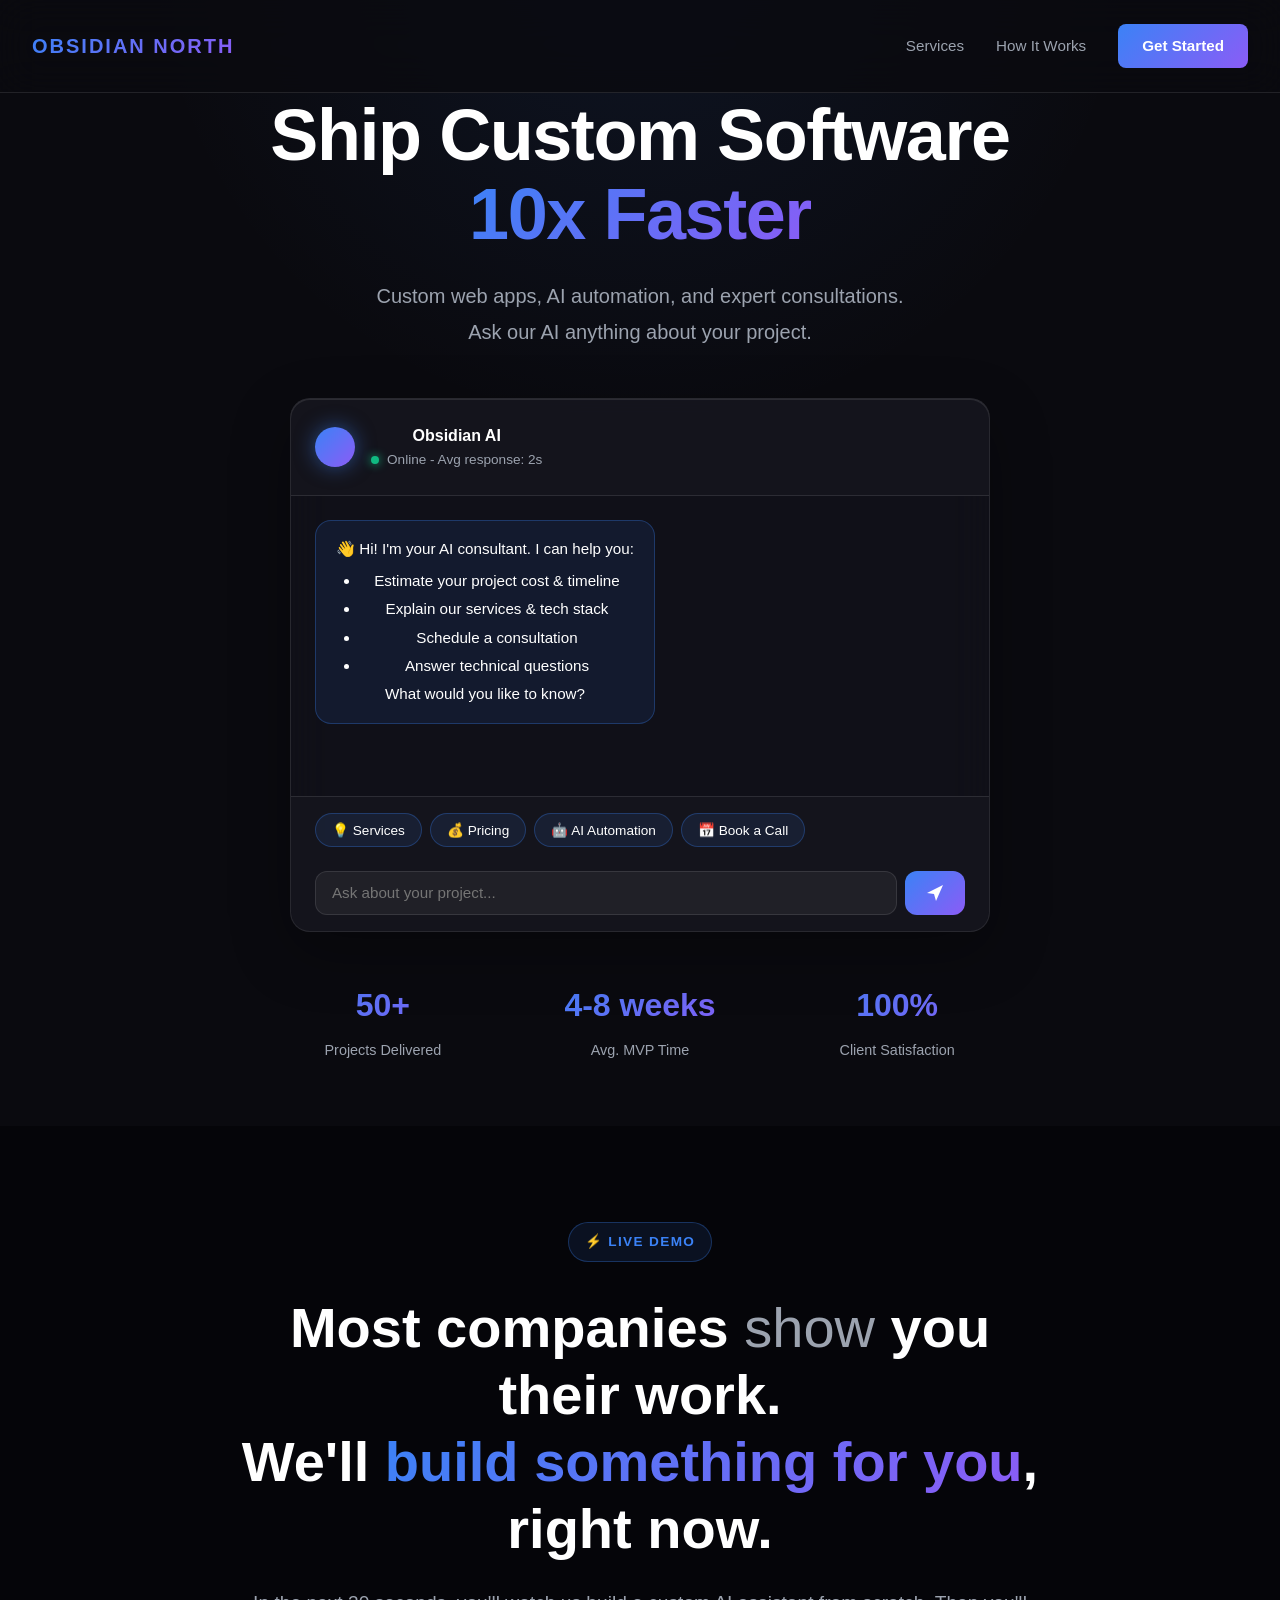
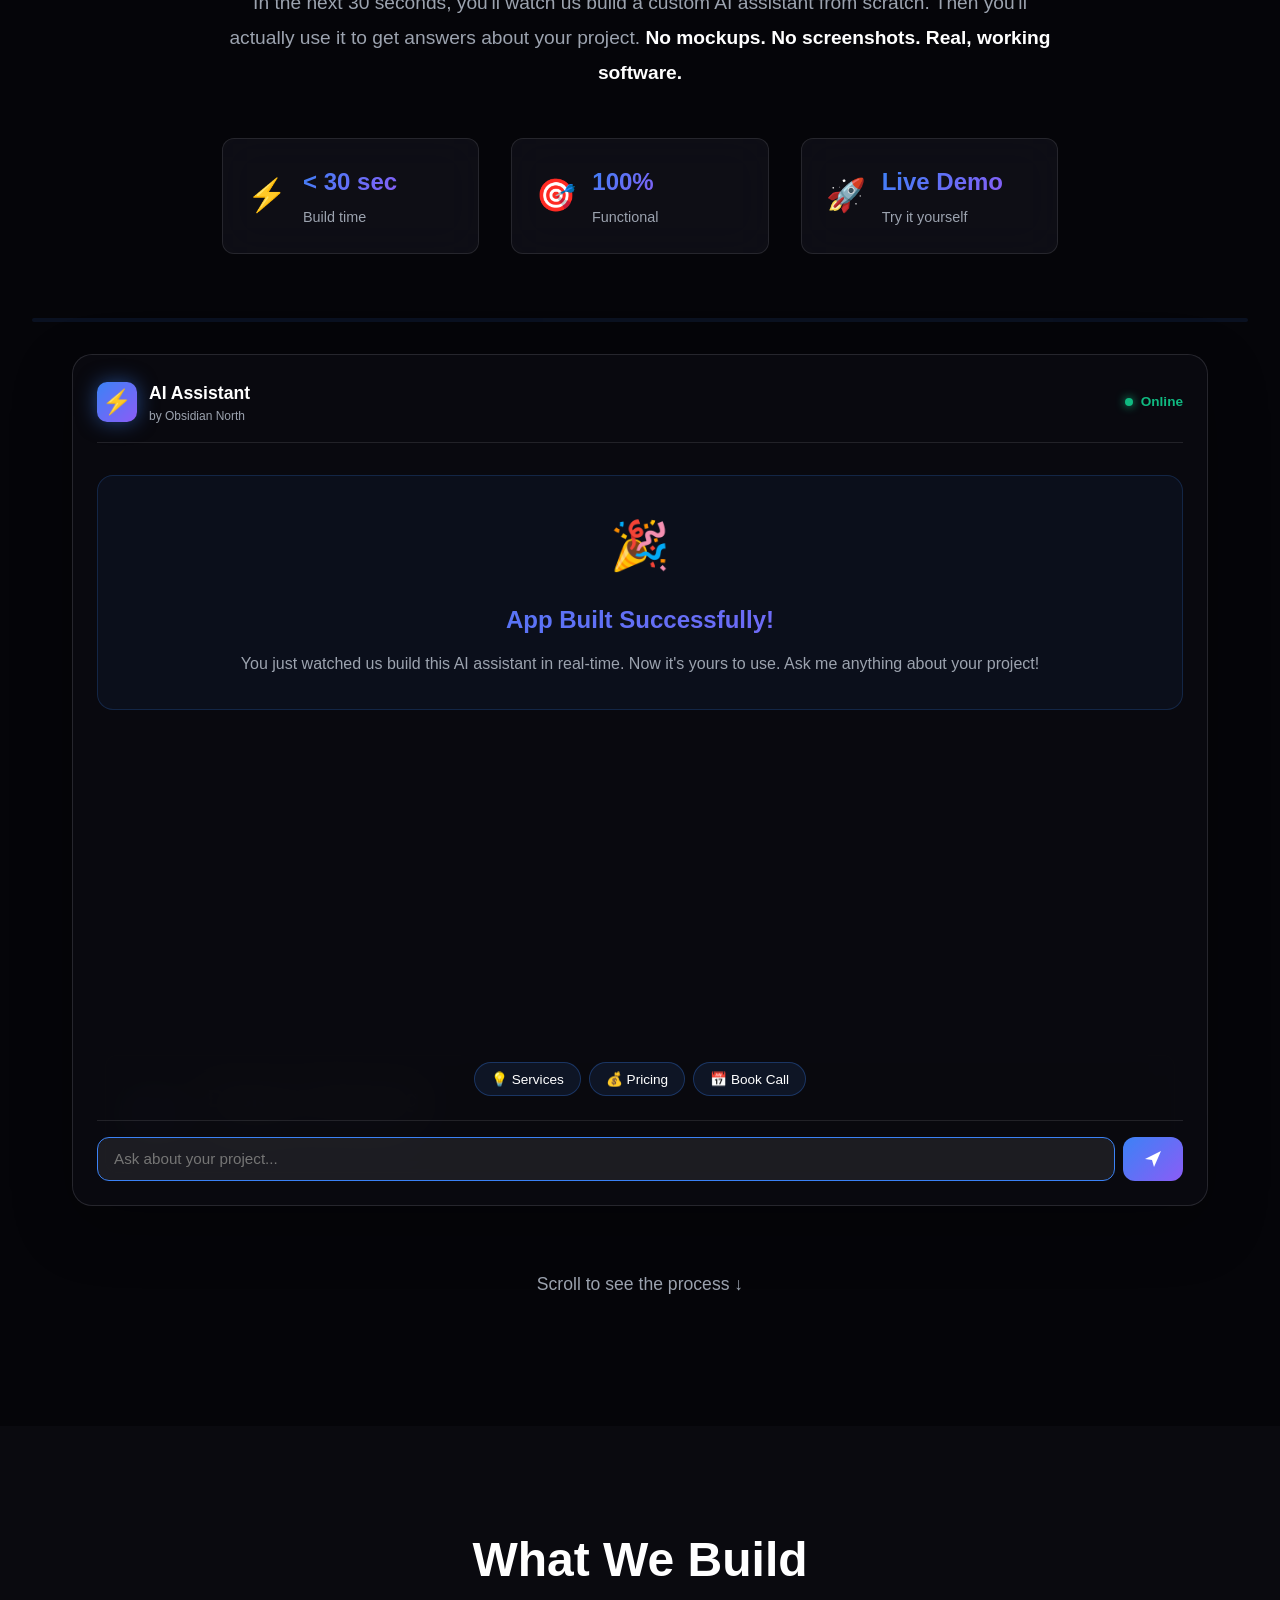
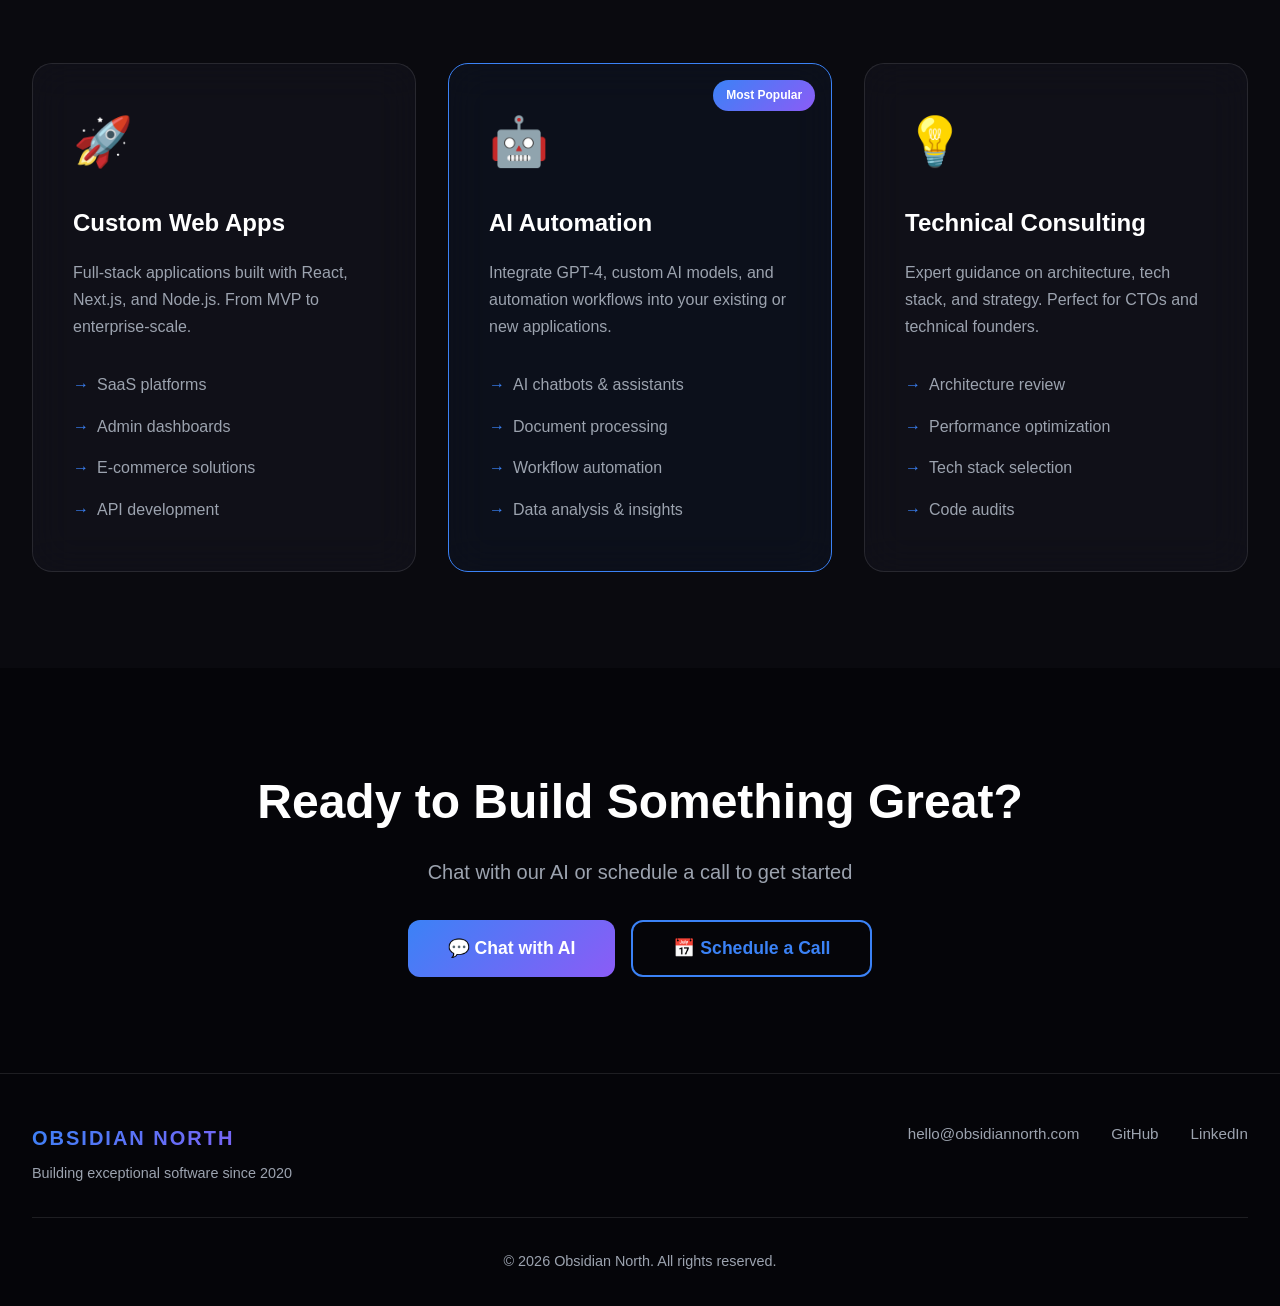
==== index.html @ 4d77c19a "Add fully interactive AI assistant at scroll completion Implements the final piece of the scroll-dri" ====
<!DOCTYPE html>
<html lang="en">
<head>
    <meta charset="UTF-8">
    <meta name="viewport" content="width=device-width, initial-scale=1.0">
    <title>Obsidian North - Custom Software Development & AI Automation</title>
    <link rel="stylesheet" href="css/main.css">
</head>
<body>
    <!-- Navigation -->
    <nav class="nav">
        <div class="nav-content">
            <div class="nav-logo">OBSIDIAN NORTH</div>
            <div class="nav-links">
                <a href="#services">Services</a>
                <a href="#how-it-works">How It Works</a>
                <a href="#contact" class="nav-cta">Get Started</a>
            </div>
        </div>
    </nav>

    <!-- Hero Section with AI Chat -->
    <section class="hero">
        <div class="hero-content">
            <h1 class="hero-title">
                Ship Custom Software<br/>
                <span class="gradient-text">10x Faster</span>
            </h1>
            <p class="hero-subtitle">
                Custom web apps, AI automation, and expert consultations.<br/>
                Ask our AI anything about your project.
            </p>

            <!-- AI Chat Interface -->
            <div class="chat-container">
                <div class="chat-header">
                    <div class="chat-avatar"></div>
                    <div class="chat-info">
                        <div class="chat-name">Obsidian AI</div>
                        <div class="chat-status">
                            <span class="status-dot"></span> Online - Avg response: 2s
                        </div>
                    </div>
                </div>

                <div class="chat-messages" id="chat-messages">
                    <div class="message bot-message">
                        <div class="message-content">
                            👋 Hi! I'm your AI consultant. I can help you:
                            <ul>
                                <li>Estimate your project cost & timeline</li>
                                <li>Explain our services & tech stack</li>
                                <li>Schedule a consultation</li>
                                <li>Answer technical questions</li>
                            </ul>
                            What would you like to know?
                        </div>
                    </div>
                </div>

                <div class="chat-input-container">
                    <div class="quick-actions">
                        <button class="quick-btn" data-prompt="What services do you offer?">
                            💡 Services
                        </button>
                        <button class="quick-btn" data-prompt="How much does a custom web app cost?">
                            💰 Pricing
                        </button>
                        <button class="quick-btn" data-prompt="I need help with AI automation">
                            🤖 AI Automation
                        </button>
                        <button class="quick-btn" data-prompt="Schedule a consultation">
                            📅 Book a Call
                        </button>
                    </div>
                    <div class="chat-input">
                        <input
                            type="text"
                            id="chat-input"
                            placeholder="Ask about your project..."
                            autocomplete="off"
                        />
                        <button id="chat-send" class="send-btn">
                            <svg width="20" height="20" viewBox="0 0 20 20" fill="currentColor">
                                <path d="M2 10L18 2L11 18L9 11L2 10Z"/>
                            </svg>
                        </button>
                    </div>
                </div>
            </div>

            <!-- Trust Indicators -->
            <div class="trust-indicators">
                <div class="trust-item">
                    <div class="trust-value">50+</div>
                    <div class="trust-label">Projects Delivered</div>
                </div>
                <div class="trust-item">
                    <div class="trust-value">4-8 weeks</div>
                    <div class="trust-label">Avg. MVP Time</div>
                </div>
                <div class="trust-item">
                    <div class="trust-value">100%</div>
                    <div class="trust-label">Client Satisfaction</div>
                </div>
            </div>
        </div>
    </section>

    <!-- How It Works - Continuous Scroll Animation -->
    <section class="how-it-works" id="how-it-works">
        <!-- Intro Section -->
        <div class="build-intro">
            <div class="intro-content">
                <div class="intro-badge">⚡ LIVE DEMO</div>
                <h2 class="intro-title">
                    Most companies <span class="text-muted">show</span> you their work.<br/>
                    We'll <span class="gradient-text">build something for you</span>, right now.
                </h2>
                <p class="intro-description">
                    In the next 30 seconds, you'll watch us build a custom AI assistant from scratch.
                    Then you'll actually use it to get answers about your project.
                    <strong>No mockups. No screenshots. Real, working software.</strong>
                </p>
                <div class="intro-stats">
                    <div class="stat-item">
                        <div class="stat-icon">⚡</div>
                        <div class="stat-text">
                            <div class="stat-value">< 30 sec</div>
                            <div class="stat-label">Build time</div>
                        </div>
                    </div>
                    <div class="stat-item">
                        <div class="stat-icon">🎯</div>
                        <div class="stat-text">
                            <div class="stat-value">100%</div>
                            <div class="stat-label">Functional</div>
                        </div>
                    </div>
                    <div class="stat-item">
                        <div class="stat-icon">🚀</div>
                        <div class="stat-text">
                            <div class="stat-value">Live Demo</div>
                            <div class="stat-label">Try it yourself</div>
                        </div>
                    </div>
                </div>
            </div>
        </div>

        <!-- Scroll Progress Indicator -->
        <div class="scroll-progress-container">
            <div class="scroll-progress-bar" id="build-progress"></div>
        </div>

        <!-- Continuous Build Animation Container -->
        <div class="continuous-build-container">
            <!-- Canvas that transforms -->
            <div class="build-canvas-container">
                <canvas id="build-canvas"></canvas>

                <!-- SVG Layer for vector graphics -->
                <svg id="build-svg" class="build-svg-layer" viewBox="0 0 800 600" preserveAspectRatio="xMidYMid meet">
                    <defs>
                        <!-- Grid pattern -->
                        <pattern id="grid" width="40" height="40" patternUnits="userSpaceOnUse">
                            <path d="M 40 0 L 0 0 0 40" fill="none" stroke="rgba(59, 130, 246, 0.1)" stroke-width="1"/>
                        </pattern>

                        <!-- Glow filter -->
                        <filter id="glow">
                            <feGaussianBlur stdDeviation="3" result="coloredBlur"/>
                            <feMerge>
                                <feMergeNode in="coloredBlur"/>
                                <feMergeNode in="SourceGraphic"/>
                            </feMerge>
                        </filter>
                    </defs>

                    <!-- Background grid -->
                    <rect id="grid-bg" width="800" height="600" fill="url(#grid)" opacity="0"/>

                    <!-- Wireframe elements (draw in progressively) -->
                    <g id="wireframe-group" opacity="0">
                        <!-- Header -->
                        <rect class="wireframe-box" x="50" y="50" width="700" height="80" rx="8"
                              stroke="#3b82f6" stroke-width="2" fill="none" stroke-dasharray="1560" stroke-dashoffset="1560"/>

                        <!-- Sidebar -->
                        <rect class="wireframe-box" x="50" y="150" width="200" height="400" rx="8"
                              stroke="#3b82f6" stroke-width="2" fill="none" stroke-dasharray="1200" stroke-dashoffset="1200"/>

                        <!-- Content card 1 -->
                        <rect class="wireframe-box" x="270" y="150" width="480" height="120" rx="8"
                              stroke="#3b82f6" stroke-width="2" fill="none" stroke-dasharray="1200" stroke-dashoffset="1200"/>

                        <!-- Content card 2 -->
                        <rect class="wireframe-box" x="270" y="290" width="480" height="120" rx="8"
                              stroke="#3b82f6" stroke-width="2" fill="none" stroke-dasharray="1200" stroke-dashoffset="1200"/>

                        <!-- Button 1 -->
                        <rect class="wireframe-box" x="270" y="430" width="230" height="60" rx="8"
                              stroke="#3b82f6" stroke-width="2" fill="none" stroke-dasharray="580" stroke-dashoffset="580"/>

                        <!-- Button 2 -->
                        <rect class="wireframe-box" x="520" y="430" width="230" height="60" rx="8"
                              stroke="#3b82f6" stroke-width="2" fill="none" stroke-dasharray="580" stroke-dashoffset="580"/>

                        <!-- Connection lines -->
                        <line class="wireframe-line" x1="150" y1="150" x2="270" y2="180"
                              stroke="#3b82f6" stroke-width="1" opacity="0.5" stroke-dasharray="200" stroke-dashoffset="200"/>
                        <line class="wireframe-line" x1="150" y1="350" x2="270" y2="320"
                              stroke="#3b82f6" stroke-width="1" opacity="0.5" stroke-dasharray="200" stroke-dashoffset="200"/>
                    </g>

                    <!-- Filled components (fade in after wireframe) -->
                    <g id="components-group" opacity="0">
                        <!-- Header with gradient -->
                        <rect x="50" y="50" width="700" height="80" rx="8" fill="rgba(59, 130, 246, 0.1)" stroke="#3b82f6" stroke-width="1"/>

                        <!-- Sidebar -->
                        <rect x="50" y="150" width="200" height="400" rx="8" fill="rgba(59, 130, 246, 0.05)" stroke="rgba(59, 130, 246, 0.3)" stroke-width="1"/>

                        <!-- Content cards -->
                        <rect x="270" y="150" width="480" height="120" rx="8" fill="rgba(139, 92, 246, 0.1)" stroke="rgba(139, 92, 246, 0.3)" stroke-width="1"/>
                        <rect x="270" y="290" width="480" height="120" rx="8" fill="rgba(6, 182, 212, 0.1)" stroke="rgba(6, 182, 212, 0.3)" stroke-width="1"/>

                        <!-- Buttons -->
                        <rect x="270" y="430" width="230" height="60" rx="8" fill="rgba(59, 130, 246, 0.2)" stroke="#3b82f6" stroke-width="1"/>
                        <rect x="520" y="430" width="230" height="60" rx="8" fill="rgba(139, 92, 246, 0.2)" stroke="#8b5cf6" stroke-width="1"/>
                    </g>

                    <!-- Final polished app (fade in last) -->
                    <g id="app-group" opacity="0">
                        <!-- Header with window controls -->
                        <rect x="50" y="50" width="700" height="80" rx="8" fill="rgba(10, 10, 15, 0.9)" stroke="rgba(59, 130, 246, 0.5)" stroke-width="2"/>
                        <circle cx="70" cy="90" r="6" fill="#ef4444"/>
                        <circle cx="95" cy="90" r="6" fill="#f59e0b"/>
                        <circle cx="120" cy="90" r="6" fill="#10b981"/>

                        <!-- Sidebar with nav items -->
                        <rect x="50" y="150" width="200" height="400" rx="8" fill="rgba(20, 20, 30, 0.9)" stroke="rgba(59, 130, 246, 0.3)" stroke-width="1"/>
                        <rect x="65" y="170" width="170" height="40" rx="6" fill="rgba(59, 130, 246, 0.2)"/>
                        <rect x="65" y="225" width="170" height="40" rx="6" fill="rgba(59, 130, 246, 0.05)"/>
                        <rect x="65" y="280" width="170" height="40" rx="6" fill="rgba(59, 130, 246, 0.05)"/>

                        <!-- Content with data -->
                        <rect x="270" y="150" width="480" height="120" rx="8" fill="rgba(30, 30, 45, 0.9)" stroke="rgba(139, 92, 246, 0.4)" stroke-width="1"/>
                        <rect x="285" y="165" width="450" height="12" rx="4" fill="rgba(139, 92, 246, 0.3)"/>
                        <rect x="285" y="185" width="350" height="8" rx="4" fill="rgba(139, 92, 246, 0.2)"/>
                        <rect x="285" y="200" width="400" height="8" rx="4" fill="rgba(139, 92, 246, 0.2)"/>

                        <rect x="270" y="290" width="480" height="120" rx="8" fill="rgba(30, 30, 45, 0.9)" stroke="rgba(6, 182, 212, 0.4)" stroke-width="1"/>
                        <rect x="285" y="305" width="450" height="12" rx="4" fill="rgba(6, 182, 212, 0.3)"/>
                        <rect x="285" y="325" width="300" height="8" rx="4" fill="rgba(6, 182, 212, 0.2)"/>
                        <rect x="285" y="340" width="380" height="8" rx="4" fill="rgba(6, 182, 212, 0.2)"/>

                        <!-- Gradient buttons -->
                        <rect x="270" y="430" width="230" height="60" rx="8" fill="url(#button-gradient-1)" filter="url(#glow)"/>
                        <rect x="520" y="430" width="230" height="60" rx="8" fill="url(#button-gradient-2)" filter="url(#glow)"/>

                        <defs>
                            <linearGradient id="button-gradient-1" x1="0%" y1="0%" x2="100%" y2="0%">
                                <stop offset="0%" style="stop-color:#3b82f6;stop-opacity:1" />
                                <stop offset="100%" style="stop-color:#8b5cf6;stop-opacity:1" />
                            </linearGradient>
                            <linearGradient id="button-gradient-2" x1="0%" y1="0%" x2="100%" y2="0%">
                                <stop offset="0%" style="stop-color:#8b5cf6;stop-opacity:1" />
                                <stop offset="100%" style="stop-color:#ec4899;stop-opacity:1" />
                            </linearGradient>
                        </defs>
                    </g>
                </svg>

                <!-- Code overlay -->
                <div class="code-overlay" id="code-overlay">
                    <div class="code-content">
                        <div class="code-line"><span class="keyword">const</span> app = {</div>
                        <div class="code-line">  <span class="property">name</span>: <span class="string">'Obsidian North'</span>,</div>
                        <div class="code-line">  <span class="property">build</span>: () => {</div>
                        <div class="code-line">    <span class="keyword">return</span> <span class="string">'Amazing software'</span></div>
                        <div class="code-line">  }</div>
                        <div class="code-line">}</div>
                    </div>
                </div>

                <!-- Interactive App Layer (becomes functional at 100%) -->
                <div class="interactive-app" id="interactive-app">
                    <!-- Real functional AI assistant -->
                    <div class="app-container">
                        <!-- Header with branding -->
                        <div class="app-header">
                            <div class="app-logo">
                                <div class="logo-icon">⚡</div>
                                <div class="logo-text">
                                    <div class="logo-title">AI Assistant</div>
                                    <div class="logo-subtitle">by Obsidian North</div>
                                </div>
                            </div>
                            <div class="app-status">
                                <span class="status-dot-live"></span>
                                <span class="status-text-live">Online</span>
                            </div>
                        </div>

                        <!-- Chat messages area -->
                        <div class="app-messages" id="app-messages">
                            <div class="welcome-message">
                                <div class="welcome-icon">🎉</div>
                                <h3 class="welcome-title">App Built Successfully!</h3>
                                <p class="welcome-text">
                                    You just watched us build this AI assistant in real-time.
                                    Now it's yours to use. Ask me anything about your project!
                                </p>
                            </div>
                        </div>

                        <!-- Quick actions -->
                        <div class="app-quick-actions">
                            <button class="app-quick-btn" data-app-prompt="What can you build for me?">
                                💡 Services
                            </button>
                            <button class="app-quick-btn" data-app-prompt="How much will my project cost?">
                                💰 Pricing
                            </button>
                            <button class="app-quick-btn" data-app-prompt="Let's schedule a call">
                                📅 Book Call
                            </button>
                        </div>

                        <!-- Chat input -->
                        <div class="app-input-container">
                            <input
                                type="text"
                                id="app-input"
                                class="app-input"
                                placeholder="Ask about your project..."
                                autocomplete="off"
                            />
                            <button id="app-send" class="app-send-btn">
                                <svg width="20" height="20" viewBox="0 0 20 20" fill="currentColor">
                                    <path d="M2 10L18 2L11 18L9 11L2 10Z"/>
                                </svg>
                            </button>
                        </div>
                    </div>
                </div>

                <!-- Stage labels -->
                <div class="stage-label" id="stage-label">
                    <div class="stage-number" id="stage-number">01</div>
                    <div class="stage-info">
                        <div class="stage-title" id="stage-title">Design & Planning</div>
                        <div class="stage-desc" id="stage-desc">Wireframing the architecture</div>
                    </div>
                </div>
            </div>
        </div>

        <!-- Scroll hint -->
        <div class="scroll-hint">
            <p>Scroll to see the process ↓</p>
        </div>
    </section>

    <!-- Services Grid -->
    <section class="services" id="services">
        <div class="section-header">
            <h2 class="section-title">What We Build</h2>
        </div>

        <div class="services-grid">
            <div class="service-card">
                <div class="service-icon">🚀</div>
                <h3 class="service-title">Custom Web Apps</h3>
                <p class="service-description">
                    Full-stack applications built with React, Next.js, and Node.js.
                    From MVP to enterprise-scale.
                </p>
                <ul class="service-features">
                    <li>SaaS platforms</li>
                    <li>Admin dashboards</li>
                    <li>E-commerce solutions</li>
                    <li>API development</li>
                </ul>
            </div>

            <div class="service-card featured">
                <div class="service-badge">Most Popular</div>
                <div class="service-icon">🤖</div>
                <h3 class="service-title">AI Automation</h3>
                <p class="service-description">
                    Integrate GPT-4, custom AI models, and automation workflows
                    into your existing or new applications.
                </p>
                <ul class="service-features">
                    <li>AI chatbots & assistants</li>
                    <li>Document processing</li>
                    <li>Workflow automation</li>
                    <li>Data analysis & insights</li>
                </ul>
            </div>

            <div class="service-card">
                <div class="service-icon">💡</div>
                <h3 class="service-title">Technical Consulting</h3>
                <p class="service-description">
                    Expert guidance on architecture, tech stack, and strategy.
                    Perfect for CTOs and technical founders.
                </p>
                <ul class="service-features">
                    <li>Architecture review</li>
                    <li>Performance optimization</li>
                    <li>Tech stack selection</li>
                    <li>Code audits</li>
                </ul>
            </div>
        </div>
    </section>

    <!-- CTA Section -->
    <section class="cta-section" id="contact">
        <div class="cta-content">
            <h2 class="cta-title">Ready to Build Something Great?</h2>
            <p class="cta-subtitle">
                Chat with our AI or schedule a call to get started
            </p>
            <div class="cta-buttons">
                <button class="cta-btn primary" id="scroll-to-chat">
                    💬 Chat with AI
                </button>
                <button class="cta-btn secondary" id="schedule-call">
                    📅 Schedule a Call
                </button>
            </div>
        </div>
    </section>

    <!-- Footer -->
    <footer class="footer">
        <div class="footer-content">
            <div class="footer-brand">
                <div class="footer-logo">OBSIDIAN NORTH</div>
                <p>Building exceptional software since 2020</p>
            </div>
            <div class="footer-links">
                <a href="mailto:hello@obsidiannorth.com">hello@obsidiannorth.com</a>
                <a href="https://github.com/obsidiannorth" target="_blank">GitHub</a>
                <a href="https://linkedin.com/company/obsidiannorth" target="_blank">LinkedIn</a>
            </div>
        </div>
        <div class="footer-bottom">
            <p>&copy; 2026 Obsidian North. All rights reserved.</p>
        </div>
    </footer>

    <!-- Booking Modal (hidden by default) -->
    <div class="modal" id="booking-modal">
        <div class="modal-content">
            <button class="modal-close" id="close-modal">&times;</button>
            <h3 class="modal-title">Schedule a Consultation</h3>
            <div class="calendar-embed" id="calendar-embed">
                <!-- Calendar will be embedded here -->
                <p style="text-align: center; color: #888; padding: 2rem;">
                    Calendar integration coming soon...<br/>
                    Email us at: <a href="mailto:hello@obsidiannorth.com">hello@obsidiannorth.com</a>
                </p>
            </div>
        </div>
    </div>

    <script src="js/app.js"></script>
</body>
</html>
---- css/main.css ----
/*
 * Obsidian North - Modern Company Website
 * Inspired by HQHR's glassmorphism aesthetic
 */

* {
    margin: 0;
    padding: 0;
    box-sizing: border-box;
}

:root {
    /* Colors */
    --primary: #3b82f6;
    --primary-dark: #2563eb;
    --secondary: #8b5cf6;
    --accent: #06b6d4;
    --success: #10b981;

    /* Neutrals */
    --bg-dark: #0a0a0f;
    --bg-darker: #050509;
    --surface: rgba(20, 20, 30, 0.6);
    --surface-hover: rgba(30, 30, 45, 0.8);
    --border: rgba(255, 255, 255, 0.1);
    --text: #ffffff;
    --text-muted: #9ca3af;

    /* Gradients */
    --gradient-primary: linear-gradient(135deg, #3b82f6 0%, #8b5cf6 100%);
    --gradient-glow: radial-gradient(circle at 50% 50%, rgba(59, 130, 246, 0.3), transparent 70%);

    /* Typography */
    --font-sans: -apple-system, BlinkMacSystemFont, 'Segoe UI', 'Roboto', 'Oxygen', 'Ubuntu', 'Cantarell', sans-serif;
    --font-mono: 'SF Mono', 'Monaco', 'Inconsolata', 'Fira Mono', monospace;
}

body {
    font-family: var(--font-sans);
    background: var(--bg-dark);
    color: var(--text);
    line-height: 1.6;
    overflow-x: hidden;
    -webkit-font-smoothing: antialiased;
    -moz-osx-font-smoothing: grayscale;
}

/* Navigation */
.nav {
    position: fixed;
    top: 0;
    left: 0;
    right: 0;
    z-index: 1000;
    background: rgba(10, 10, 15, 0.8);
    backdrop-filter: blur(20px);
    border-bottom: 1px solid var(--border);
}

.nav-content {
    max-width: 1400px;
    margin: 0 auto;
    padding: 1.5rem 2rem;
    display: flex;
    justify-content: space-between;
    align-items: center;
}

.nav-logo {
    font-size: 1.25rem;
    font-weight: 700;
    letter-spacing: 0.1em;
    background: var(--gradient-primary);
    -webkit-background-clip: text;
    -webkit-text-fill-color: transparent;
    background-clip: text;
}

.nav-links {
    display: flex;
    gap: 2rem;
    align-items: center;
}

.nav-links a {
    color: var(--text-muted);
    text-decoration: none;
    font-size: 0.95rem;
    transition: color 0.3s ease;
}

.nav-links a:hover {
    color: var(--text);
}

.nav-cta {
    padding: 0.6rem 1.5rem;
    background: var(--gradient-primary);
    border-radius: 8px;
    color: white !important;
    font-weight: 600;
}

.nav-cta:hover {
    transform: translateY(-2px);
    box-shadow: 0 10px 30px rgba(59, 130, 246, 0.3);
}

/* Hero Section */
.hero {
    min-height: 100vh;
    display: flex;
    align-items: center;
    justify-content: center;
    padding: 6rem 2rem 4rem;
    position: relative;
    overflow: hidden;
}

.hero::before {
    content: '';
    position: absolute;
    top: -50%;
    left: 50%;
    transform: translateX(-50%);
    width: 1000px;
    height: 1000px;
    background: var(--gradient-glow);
    opacity: 0.3;
    animation: float 20s ease-in-out infinite;
}

@keyframes float {
    0%, 100% { transform: translateX(-50%) translateY(0); }
    50% { transform: translateX(-50%) translateY(-50px); }
}

.hero-content {
    max-width: 800px;
    text-align: center;
    position: relative;
    z-index: 1;
}

.hero-title {
    font-size: clamp(2.5rem, 6vw, 4.5rem);
    font-weight: 800;
    line-height: 1.1;
    margin-bottom: 1.5rem;
    letter-spacing: -0.02em;
}

.gradient-text {
    background: var(--gradient-primary);
    -webkit-background-clip: text;
    -webkit-text-fill-color: transparent;
    background-clip: text;
}

.hero-subtitle {
    font-size: 1.25rem;
    color: var(--text-muted);
    margin-bottom: 3rem;
    line-height: 1.8;
}

/* Chat Container - Glassmorphism */
.chat-container {
    background: var(--surface);
    backdrop-filter: blur(20px);
    border: 1px solid var(--border);
    border-radius: 20px;
    overflow: hidden;
    box-shadow:
        0 20px 60px rgba(0, 0, 0, 0.3),
        inset 0 1px 0 rgba(255, 255, 255, 0.1);
    margin-bottom: 3rem;
    max-width: 700px;
    margin-left: auto;
    margin-right: auto;
}

.chat-header {
    display: flex;
    align-items: center;
    gap: 1rem;
    padding: 1.5rem;
    border-bottom: 1px solid var(--border);
    background: rgba(255, 255, 255, 0.02);
}

.chat-avatar {
    width: 40px;
    height: 40px;
    border-radius: 50%;
    background: var(--gradient-primary);
    box-shadow: 0 0 20px rgba(59, 130, 246, 0.5);
}

.chat-name {
    font-weight: 600;
    font-size: 1rem;
}

.chat-status {
    display: flex;
    align-items: center;
    gap: 0.5rem;
    font-size: 0.85rem;
    color: var(--text-muted);
}

.status-dot {
    width: 8px;
    height: 8px;
    border-radius: 50%;
    background: var(--success);
    box-shadow: 0 0 10px var(--success);
    animation: pulse 2s ease-in-out infinite;
}

@keyframes pulse {
    0%, 100% { opacity: 1; }
    50% { opacity: 0.5; }
}

.chat-messages {
    padding: 1.5rem;
    min-height: 300px;
    max-height: 500px;
    overflow-y: auto;
    display: flex;
    flex-direction: column;
    gap: 1rem;
}

.chat-messages::-webkit-scrollbar {
    width: 6px;
}

.chat-messages::-webkit-scrollbar-track {
    background: rgba(255, 255, 255, 0.05);
}

.chat-messages::-webkit-scrollbar-thumb {
    background: rgba(59, 130, 246, 0.3);
    border-radius: 3px;
}

.message {
    display: flex;
    animation: fadeInUp 0.3s ease;
}

@keyframes fadeInUp {
    from {
        opacity: 0;
        transform: translateY(10px);
    }
    to {
        opacity: 1;
        transform: translateY(0);
    }
}

.message-content {
    max-width: 80%;
    padding: 1rem 1.25rem;
    border-radius: 16px;
    line-height: 1.6;
    font-size: 0.95rem;
}

.bot-message .message-content {
    background: rgba(59, 130, 246, 0.1);
    border: 1px solid rgba(59, 130, 246, 0.3);
}

.user-message {
    justify-content: flex-end;
}

.user-message .message-content {
    background: var(--gradient-primary);
}

.message-content ul {
    margin: 0.5rem 0 0 1.5rem;
}

.message-content li {
    margin: 0.25rem 0;
}

.quick-actions {
    display: flex;
    gap: 0.5rem;
    padding: 1rem 1.5rem 0.5rem;
    flex-wrap: wrap;
}

.quick-btn {
    padding: 0.5rem 1rem;
    background: rgba(59, 130, 246, 0.1);
    border: 1px solid rgba(59, 130, 246, 0.3);
    border-radius: 20px;
    color: var(--text);
    font-size: 0.85rem;
    cursor: pointer;
    transition: all 0.3s ease;
}

.quick-btn:hover {
    background: rgba(59, 130, 246, 0.2);
    transform: translateY(-2px);
}

.chat-input-container {
    border-top: 1px solid var(--border);
    background: rgba(255, 255, 255, 0.02);
}

.chat-input {
    display: flex;
    gap: 0.5rem;
    padding: 1rem 1.5rem;
}

.chat-input input {
    flex: 1;
    background: rgba(255, 255, 255, 0.05);
    border: 1px solid var(--border);
    border-radius: 12px;
    padding: 0.75rem 1rem;
    color: var(--text);
    font-size: 0.95rem;
    outline: none;
    transition: all 0.3s ease;
}

.chat-input input:focus {
    background: rgba(255, 255, 255, 0.08);
    border-color: var(--primary);
}

.send-btn {
    padding: 0.75rem 1.25rem;
    background: var(--gradient-primary);
    border: none;
    border-radius: 12px;
    color: white;
    cursor: pointer;
    transition: all 0.3s ease;
    display: flex;
    align-items: center;
    justify-content: center;
}

.send-btn:hover {
    transform: translateY(-2px);
    box-shadow: 0 10px 30px rgba(59, 130, 246, 0.4);
}

/* Trust Indicators */
.trust-indicators {
    display: grid;
    grid-template-columns: repeat(auto-fit, minmax(150px, 1fr));
    gap: 2rem;
    margin-top: 3rem;
}

.trust-item {
    text-align: center;
}

.trust-value {
    font-size: 2rem;
    font-weight: 700;
    background: var(--gradient-primary);
    -webkit-background-clip: text;
    -webkit-text-fill-color: transparent;
    background-clip: text;
    margin-bottom: 0.5rem;
}

.trust-label {
    font-size: 0.9rem;
    color: var(--text-muted);
}

/* Sections */
section {
    padding: 6rem 2rem;
    max-width: 1400px;
    margin: 0 auto;
}

.section-header {
    text-align: center;
    margin-bottom: 4rem;
}

.section-title {
    font-size: clamp(2rem, 4vw, 3rem);
    font-weight: 800;
    margin-bottom: 1rem;
}

.section-subtitle {
    font-size: 1.25rem;
    color: var(--text-muted);
}

/* How It Works - Continuous Scroll Animation */
.how-it-works {
    background: var(--bg-darker);
    min-height: 200vh;
    position: relative;
}

/* Build Intro Section */
.build-intro {
    max-width: 900px;
    margin: 0 auto 4rem;
    padding: 0 2rem;
    text-align: center;
}

.intro-badge {
    display: inline-block;
    padding: 0.5rem 1rem;
    background: rgba(59, 130, 246, 0.1);
    border: 1px solid rgba(59, 130, 246, 0.3);
    border-radius: 20px;
    color: var(--primary);
    font-size: 0.85rem;
    font-weight: 600;
    letter-spacing: 0.1em;
    margin-bottom: 2rem;
}

.intro-title {
    font-size: clamp(2rem, 5vw, 3.5rem);
    font-weight: 800;
    line-height: 1.2;
    margin-bottom: 1.5rem;
}

.intro-title .text-muted {
    color: var(--text-muted);
    font-weight: 400;
}

.intro-description {
    font-size: 1.2rem;
    color: var(--text-muted);
    line-height: 1.8;
    margin-bottom: 2rem;
}

.intro-description strong {
    color: var(--text);
    font-weight: 600;
}

.intro-stats {
    display: grid;
    grid-template-columns: repeat(auto-fit, minmax(200px, 1fr));
    gap: 2rem;
    margin-top: 3rem;
}

.stat-item {
    display: flex;
    align-items: center;
    gap: 1rem;
    padding: 1.5rem;
    background: var(--surface);
    backdrop-filter: blur(20px);
    border: 1px solid var(--border);
    border-radius: 12px;
}

.stat-icon {
    font-size: 2rem;
}

.stat-text {
    text-align: left;
}

.stat-value {
    font-size: 1.5rem;
    font-weight: 700;
    background: var(--gradient-primary);
    -webkit-background-clip: text;
    -webkit-text-fill-color: transparent;
    background-clip: text;
    margin-bottom: 0.25rem;
}

.stat-label {
    font-size: 0.9rem;
    color: var(--text-muted);
}

.scroll-progress-container {
    position: sticky;
    top: 80px;
    width: 100%;
    height: 4px;
    background: rgba(59, 130, 246, 0.1);
    border-radius: 2px;
    margin-bottom: 2rem;
    overflow: hidden;
    z-index: 10;
}

.scroll-progress-bar {
    height: 100%;
    background: var(--gradient-primary);
    width: 0%;
    transition: width 0.1s ease-out;
    box-shadow: 0 0 20px rgba(59, 130, 246, 0.5);
}

.continuous-build-container {
    position: sticky;
    top: 120px;
    max-width: 1200px;
    margin: 0 auto;
    padding: 0 2rem;
}

.build-canvas-container {
    background: var(--surface);
    backdrop-filter: blur(20px);
    border: 1px solid var(--border);
    border-radius: 20px;
    aspect-ratio: 4/3;
    position: relative;
    overflow: hidden;
    box-shadow: 0 20px 60px rgba(0, 0, 0, 0.3);
}

#build-canvas {
    position: absolute;
    top: 0;
    left: 0;
    width: 100%;
    height: 100%;
}

.build-svg-layer {
    position: absolute;
    top: 0;
    left: 0;
    width: 100%;
    height: 100%;
    z-index: 2;
}

.code-overlay {
    position: absolute;
    top: 0;
    left: 0;
    width: 100%;
    height: 100%;
    background: rgba(10, 10, 15, 0.95);
    display: flex;
    align-items: center;
    justify-content: center;
    opacity: 0;
    pointer-events: none;
    transition: opacity 0.4s ease;
    z-index: 3;
}

.code-overlay.active {
    opacity: 1;
}

.code-content {
    font-family: var(--font-mono);
    font-size: 1.2rem;
    line-height: 1.8;
    color: #9ca3af;
}

.code-line {
    opacity: 0;
    transform: translateX(-20px);
    animation: codeLineIn 0.4s ease forwards;
}

.code-line:nth-child(1) { animation-delay: 0.1s; }
.code-line:nth-child(2) { animation-delay: 0.2s; }
.code-line:nth-child(3) { animation-delay: 0.3s; }
.code-line:nth-child(4) { animation-delay: 0.4s; }
.code-line:nth-child(5) { animation-delay: 0.5s; }
.code-line:nth-child(6) { animation-delay: 0.6s; }

@keyframes codeLineIn {
    to {
        opacity: 1;
        transform: translateX(0);
    }
}

.keyword { color: #8b5cf6; }
.property { color: #06b6d4; }
.string { color: #10b981; }

.stage-label {
    position: absolute;
    bottom: 2rem;
    left: 2rem;
    right: 2rem;
    background: rgba(10, 10, 15, 0.9);
    backdrop-filter: blur(20px);
    border: 1px solid var(--border);
    border-radius: 12px;
    padding: 1.5rem;
    display: flex;
    gap: 1.5rem;
    align-items: center;
    z-index: 4;
    transition: all 0.3s ease;
}

.stage-label .stage-number {
    font-size: 3rem;
    font-weight: 900;
    background: var(--gradient-primary);
    -webkit-background-clip: text;
    -webkit-text-fill-color: transparent;
    background-clip: text;
    line-height: 1;
}

.stage-info {
    flex: 1;
}

.stage-label .stage-title {
    font-size: 1.5rem;
    font-weight: 700;
    margin-bottom: 0.25rem;
}

.stage-desc {
    font-size: 1rem;
    color: var(--text-muted);
}

.scroll-hint {
    text-align: center;
    padding: 4rem 0 2rem;
    color: var(--text-muted);
    font-size: 1.1rem;
    animation: bounce 2s ease-in-out infinite;
}

@keyframes bounce {
    0%, 100% { transform: translateY(0); }
    50% { transform: translateY(-10px); }
}

/* Services Grid */
.services-grid {
    display: grid;
    grid-template-columns: repeat(auto-fit, minmax(300px, 1fr));
    gap: 2rem;
}

.service-card {
    background: var(--surface);
    backdrop-filter: blur(20px);
    border: 1px solid var(--border);
    border-radius: 20px;
    padding: 2.5rem;
    transition: all 0.3s ease;
    position: relative;
}

.service-card:hover {
    transform: translateY(-10px);
    border-color: var(--primary);
    box-shadow: 0 20px 60px rgba(59, 130, 246, 0.2);
}

.service-card.featured {
    border-color: var(--primary);
    background: rgba(59, 130, 246, 0.05);
}

.service-badge {
    position: absolute;
    top: 1rem;
    right: 1rem;
    padding: 0.4rem 0.8rem;
    background: var(--gradient-primary);
    border-radius: 20px;
    font-size: 0.75rem;
    font-weight: 600;
}

.service-icon {
    font-size: 3rem;
    margin-bottom: 1.5rem;
}

.service-title {
    font-size: 1.5rem;
    font-weight: 700;
    margin-bottom: 1rem;
}

.service-description {
    color: var(--text-muted);
    margin-bottom: 1.5rem;
    line-height: 1.7;
}

.service-features {
    list-style: none;
}

.service-features li {
    padding: 0.5rem 0;
    color: var(--text-muted);
    position: relative;
    padding-left: 1.5rem;
}

.service-features li::before {
    content: '→';
    position: absolute;
    left: 0;
    color: var(--primary);
}

/* CTA Section */
.cta-section {
    text-align: center;
    background: var(--bg-darker);
}

.cta-title {
    font-size: clamp(2rem, 4vw, 3rem);
    font-weight: 800;
    margin-bottom: 1rem;
}

.cta-subtitle {
    font-size: 1.25rem;
    color: var(--text-muted);
    margin-bottom: 2rem;
}

.cta-buttons {
    display: flex;
    gap: 1rem;
    justify-content: center;
    flex-wrap: wrap;
}

.cta-btn {
    padding: 1rem 2.5rem;
    font-size: 1.1rem;
    font-weight: 600;
    border-radius: 12px;
    cursor: pointer;
    transition: all 0.3s ease;
    border: none;
}

.cta-btn.primary {
    background: var(--gradient-primary);
    color: white;
}

.cta-btn.secondary {
    background: transparent;
    border: 2px solid var(--primary);
    color: var(--primary);
}

.cta-btn:hover {
    transform: translateY(-4px);
    box-shadow: 0 15px 40px rgba(59, 130, 246, 0.4);
}

/* Footer */
.footer {
    background: var(--bg-darker);
    border-top: 1px solid var(--border);
    padding: 3rem 2rem 2rem;
}

.footer-content {
    max-width: 1400px;
    margin: 0 auto;
    display: flex;
    justify-content: space-between;
    align-items: start;
    margin-bottom: 2rem;
}

.footer-logo {
    font-size: 1.25rem;
    font-weight: 700;
    letter-spacing: 0.1em;
    background: var(--gradient-primary);
    -webkit-background-clip: text;
    -webkit-text-fill-color: transparent;
    background-clip: text;
    margin-bottom: 0.5rem;
}

.footer-brand p {
    color: var(--text-muted);
    font-size: 0.9rem;
}

.footer-links {
    display: flex;
    gap: 2rem;
}

.footer-links a {
    color: var(--text-muted);
    text-decoration: none;
    font-size: 0.95rem;
    transition: color 0.3s ease;
}

.footer-links a:hover {
    color: var(--text);
}

.footer-bottom {
    max-width: 1400px;
    margin: 0 auto;
    text-align: center;
    padding-top: 2rem;
    border-top: 1px solid var(--border);
}

.footer-bottom p {
    color: var(--text-muted);
    font-size: 0.9rem;
}

/* Modal */
.modal {
    position: fixed;
    top: 0;
    left: 0;
    width: 100%;
    height: 100%;
    background: rgba(0, 0, 0, 0.8);
    backdrop-filter: blur(10px);
    z-index: 2000;
    display: none;
    align-items: center;
    justify-content: center;
}

.modal.active {
    display: flex;
}

.modal-content {
    background: var(--surface);
    backdrop-filter: blur(20px);
    border: 1px solid var(--border);
    border-radius: 20px;
    padding: 2rem;
    max-width: 600px;
    width: 90%;
    position: relative;
}

.modal-close {
    position: absolute;
    top: 1rem;
    right: 1rem;
    background: transparent;
    border: none;
    color: var(--text-muted);
    font-size: 2rem;
    cursor: pointer;
    transition: color 0.3s ease;
}

.modal-close:hover {
    color: var(--text);
}

.modal-title {
    font-size: 1.8rem;
    margin-bottom: 1.5rem;
}

/* Interactive App Layer */
.interactive-app {
    position: absolute;
    top: 0;
    left: 0;
    width: 100%;
    height: 100%;
    opacity: 0;
    pointer-events: none;
    z-index: 5;
    transition: opacity 0.5s ease;
}

.interactive-app.active {
    opacity: 1;
    pointer-events: auto;
}

.app-container {
    width: 100%;
    height: 100%;
    display: flex;
    flex-direction: column;
    background: rgba(10, 10, 15, 0.95);
    backdrop-filter: blur(20px);
    padding: 1.5rem;
    border-radius: 20px;
}

.app-header {
    display: flex;
    justify-content: space-between;
    align-items: center;
    padding-bottom: 1rem;
    border-bottom: 1px solid var(--border);
    margin-bottom: 1rem;
}

.app-logo {
    display: flex;
    align-items: center;
    gap: 0.75rem;
}

.logo-icon {
    font-size: 1.5rem;
    width: 40px;
    height: 40px;
    display: flex;
    align-items: center;
    justify-content: center;
    background: var(--gradient-primary);
    border-radius: 10px;
    box-shadow: 0 0 20px rgba(59, 130, 246, 0.5);
}

.logo-title {
    font-size: 1.1rem;
    font-weight: 700;
}

.logo-subtitle {
    font-size: 0.75rem;
    color: var(--text-muted);
}

.app-status {
    display: flex;
    align-items: center;
    gap: 0.5rem;
}

.status-dot-live {
    width: 8px;
    height: 8px;
    border-radius: 50%;
    background: var(--success);
    box-shadow: 0 0 10px var(--success);
    animation: pulse 2s ease-in-out infinite;
}

.status-text-live {
    font-size: 0.85rem;
    color: var(--success);
    font-weight: 600;
}

.app-messages {
    flex: 1;
    overflow-y: auto;
    padding: 1rem 0;
    display: flex;
    flex-direction: column;
    gap: 1rem;
}

.app-messages::-webkit-scrollbar {
    width: 6px;
}

.app-messages::-webkit-scrollbar-track {
    background: rgba(255, 255, 255, 0.05);
}

.app-messages::-webkit-scrollbar-thumb {
    background: rgba(59, 130, 246, 0.3);
    border-radius: 3px;
}

.welcome-message {
    text-align: center;
    padding: 2rem;
    background: rgba(59, 130, 246, 0.05);
    border: 1px solid rgba(59, 130, 246, 0.2);
    border-radius: 16px;
    animation: fadeInUp 0.5s ease;
}

.welcome-icon {
    font-size: 3rem;
    margin-bottom: 1rem;
}

.welcome-title {
    font-size: 1.5rem;
    font-weight: 700;
    margin-bottom: 0.75rem;
    background: var(--gradient-primary);
    -webkit-background-clip: text;
    -webkit-text-fill-color: transparent;
    background-clip: text;
}

.welcome-text {
    color: var(--text-muted);
    line-height: 1.6;
}

.app-quick-actions {
    display: flex;
    gap: 0.5rem;
    padding: 0.5rem 0;
    flex-wrap: wrap;
    justify-content: center;
}

.app-quick-btn {
    padding: 0.5rem 1rem;
    background: rgba(59, 130, 246, 0.1);
    border: 1px solid rgba(59, 130, 246, 0.3);
    border-radius: 20px;
    color: var(--text);
    font-size: 0.85rem;
    cursor: pointer;
    transition: all 0.3s ease;
}

.app-quick-btn:hover {
    background: rgba(59, 130, 246, 0.2);
    transform: translateY(-2px);
    box-shadow: 0 5px 15px rgba(59, 130, 246, 0.3);
}

.app-input-container {
    display: flex;
    gap: 0.5rem;
    padding: 1rem 0 0;
    border-top: 1px solid var(--border);
    margin-top: 1rem;
}

.app-input {
    flex: 1;
    background: rgba(255, 255, 255, 0.05);
    border: 1px solid var(--border);
    border-radius: 12px;
    padding: 0.75rem 1rem;
    color: var(--text);
    font-size: 0.95rem;
    outline: none;
    transition: all 0.3s ease;
}

.app-input:focus {
    background: rgba(255, 255, 255, 0.08);
    border-color: var(--primary);
}

.app-send-btn {
    padding: 0.75rem 1.25rem;
    background: var(--gradient-primary);
    border: none;
    border-radius: 12px;
    color: white;
    cursor: pointer;
    transition: all 0.3s ease;
    display: flex;
    align-items: center;
    justify-content: center;
}

.app-send-btn:hover {
    transform: translateY(-2px);
    box-shadow: 0 10px 30px rgba(59, 130, 246, 0.4);
}

/* Typing indicator for built app */
.typing-indicator {
    animation: fadeInUp 0.3s ease;
}

.typing-indicator .message-content {
    animation: typingAnimation 1.5s ease-in-out infinite;
}

@keyframes typingAnimation {
    0%, 100% { opacity: 0.4; }
    50% { opacity: 1; }
}

/* Responsive */
@media (max-width: 768px) {
    .nav-links {
        gap: 1rem;
    }

    .nav-links a:not(.nav-cta) {
        display: none;
    }

    .hero-title {
        font-size: 2.5rem;
    }

    .build-stage {
        grid-template-columns: 1fr;
        gap: 2rem;
    }

    .build-stage:nth-child(even) .stage-visual {
        order: 1;
    }

    .services-grid {
        grid-template-columns: 1fr;
    }

    .footer-content {
        flex-direction: column;
        gap: 2rem;
    }

    .trust-indicators {
        grid-template-columns: 1fr;
    }
}
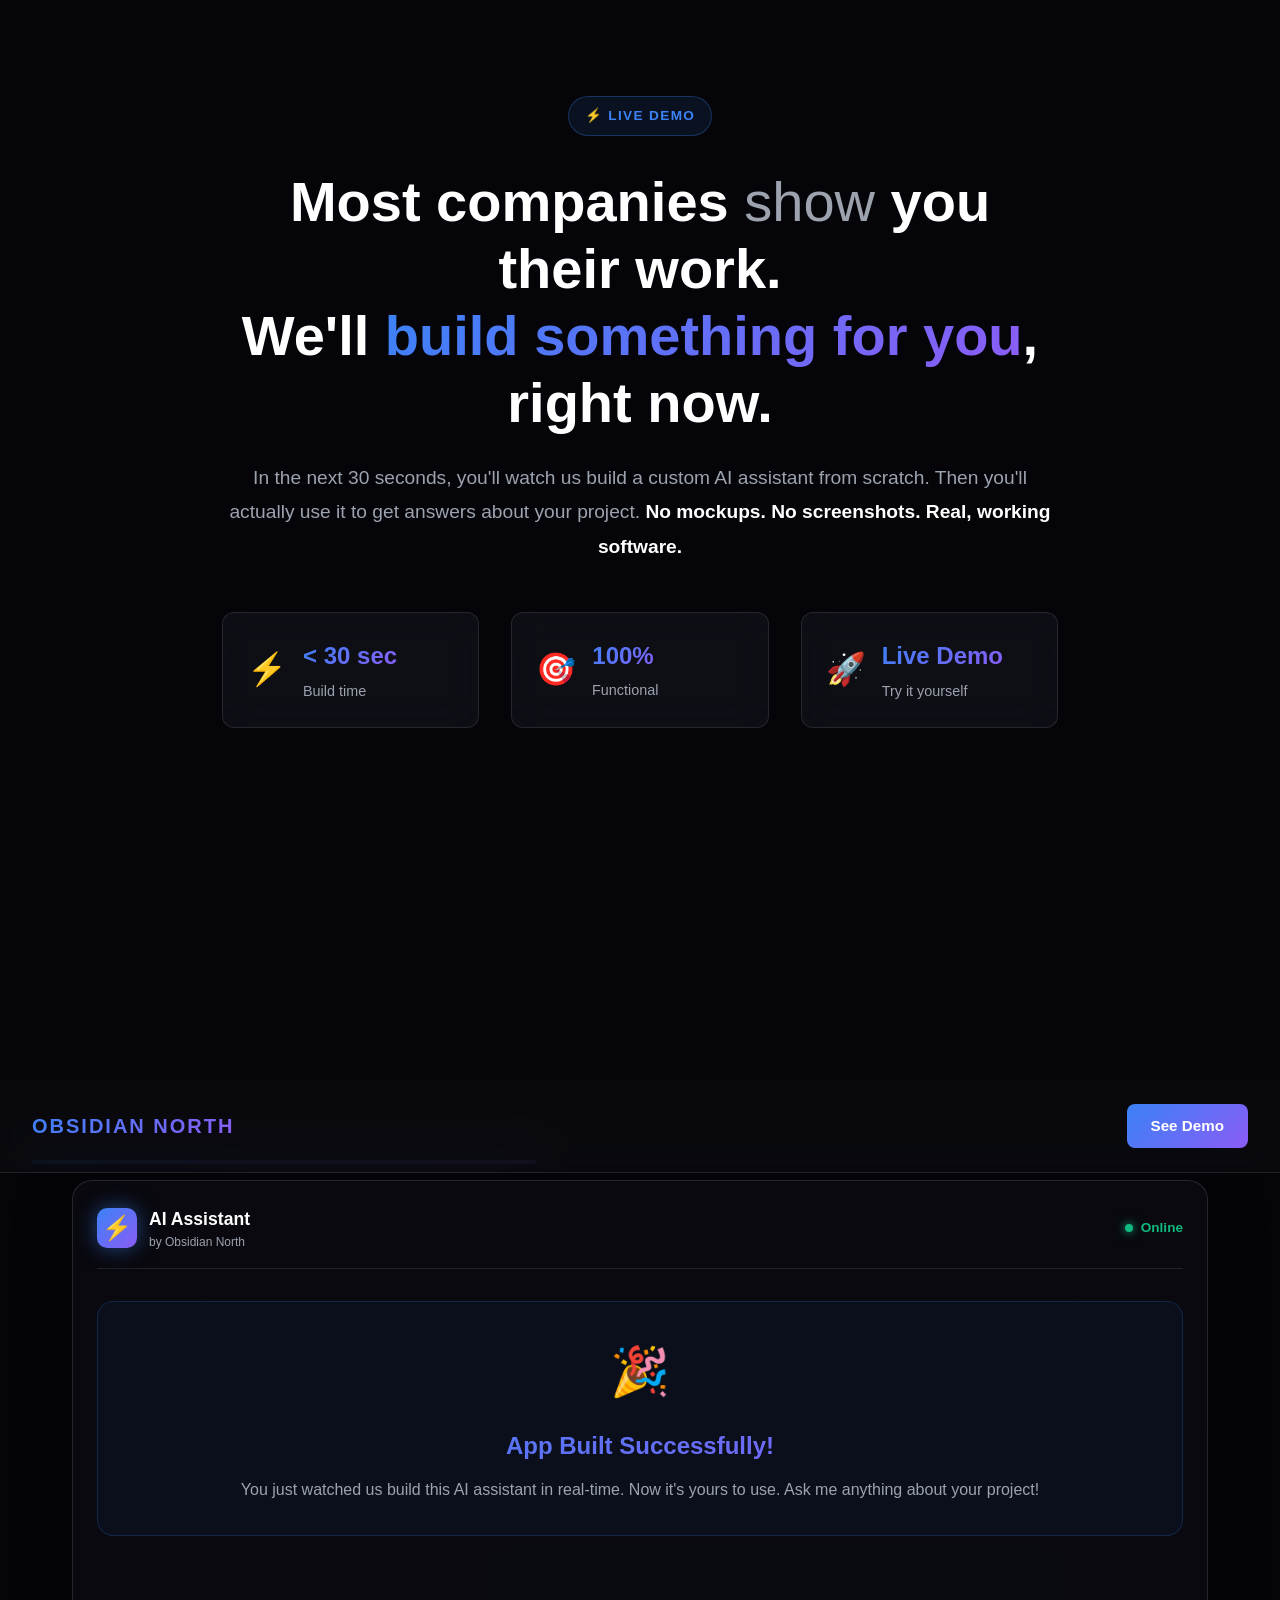
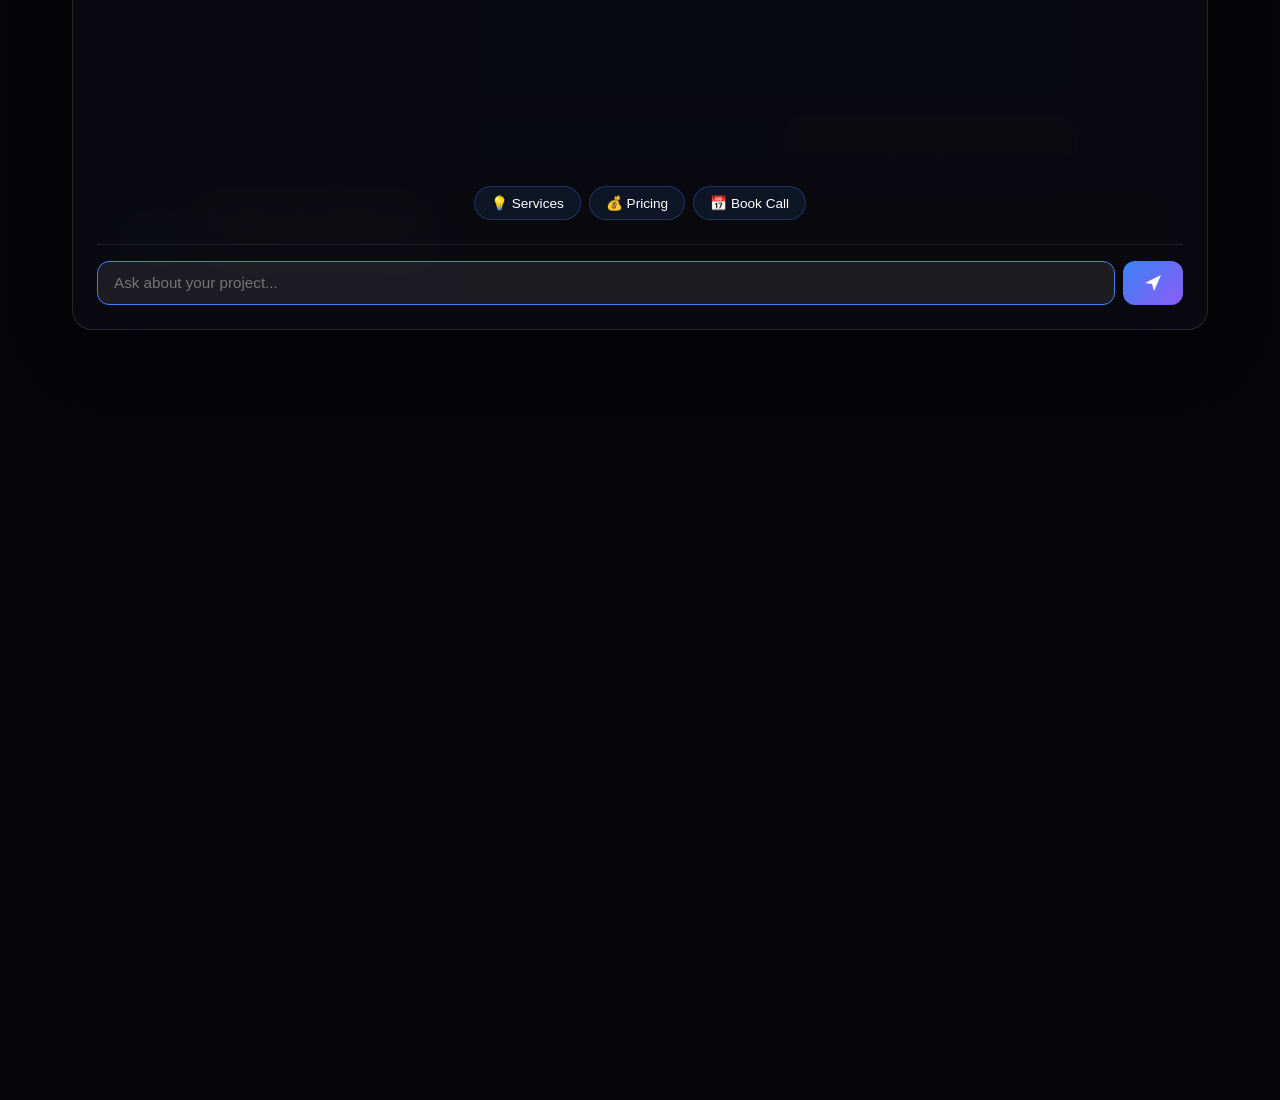
==== commit 81e65fae: "Complete redesign: Focus on sticky scroll-driven demo Major structural changes to create a streamlin" ====
--- a/index.html
+++ b/index.html
@@ -12,100 +12,10 @@
         <div class="nav-content">
             <div class="nav-logo">OBSIDIAN NORTH</div>
             <div class="nav-links">
-                <a href="#services">Services</a>
-                <a href="#how-it-works">How It Works</a>
-                <a href="#contact" class="nav-cta">Get Started</a>
+                <a href="#how-it-works" class="nav-cta">See Demo</a>
             </div>
         </div>
     </nav>
-
-    <!-- Hero Section with AI Chat -->
-    <section class="hero">
-        <div class="hero-content">
-            <h1 class="hero-title">
-                Ship Custom Software<br/>
-                <span class="gradient-text">10x Faster</span>
-            </h1>
-            <p class="hero-subtitle">
-                Custom web apps, AI automation, and expert consultations.<br/>
-                Ask our AI anything about your project.
-            </p>
-
-            <!-- AI Chat Interface -->
-            <div class="chat-container">
-                <div class="chat-header">
-                    <div class="chat-avatar"></div>
-                    <div class="chat-info">
-                        <div class="chat-name">Obsidian AI</div>
-                        <div class="chat-status">
-                            <span class="status-dot"></span> Online - Avg response: 2s
-                        </div>
-                    </div>
-                </div>
-
-                <div class="chat-messages" id="chat-messages">
-                    <div class="message bot-message">
-                        <div class="message-content">
-                            👋 Hi! I'm your AI consultant. I can help you:
-                            <ul>
-                                <li>Estimate your project cost & timeline</li>
-                                <li>Explain our services & tech stack</li>
-                                <li>Schedule a consultation</li>
-                                <li>Answer technical questions</li>
-                            </ul>
-                            What would you like to know?
-                        </div>
-                    </div>
-                </div>
-
-                <div class="chat-input-container">
-                    <div class="quick-actions">
-                        <button class="quick-btn" data-prompt="What services do you offer?">
-                            💡 Services
-                        </button>
-                        <button class="quick-btn" data-prompt="How much does a custom web app cost?">
-                            💰 Pricing
-                        </button>
-                        <button class="quick-btn" data-prompt="I need help with AI automation">
-                            🤖 AI Automation
-                        </button>
-                        <button class="quick-btn" data-prompt="Schedule a consultation">
-                            📅 Book a Call
-                        </button>
-                    </div>
-                    <div class="chat-input">
-                        <input
-                            type="text"
-                            id="chat-input"
-                            placeholder="Ask about your project..."
-                            autocomplete="off"
-                        />
-                        <button id="chat-send" class="send-btn">
-                            <svg width="20" height="20" viewBox="0 0 20 20" fill="currentColor">
-                                <path d="M2 10L18 2L11 18L9 11L2 10Z"/>
-                            </svg>
-                        </button>
-                    </div>
-                </div>
-            </div>
-
-            <!-- Trust Indicators -->
-            <div class="trust-indicators">
-                <div class="trust-item">
-                    <div class="trust-value">50+</div>
-                    <div class="trust-label">Projects Delivered</div>
-                </div>
-                <div class="trust-item">
-                    <div class="trust-value">4-8 weeks</div>
-                    <div class="trust-label">Avg. MVP Time</div>
-                </div>
-                <div class="trust-item">
-                    <div class="trust-value">100%</div>
-                    <div class="trust-label">Client Satisfaction</div>
-                </div>
-            </div>
-        </div>
-    </section>
 
     <!-- How It Works - Continuous Scroll Animation -->
     <section class="how-it-works" id="how-it-works">
@@ -357,117 +267,7 @@
             </div>
         </div>
 
-        <!-- Scroll hint -->
-        <div class="scroll-hint">
-            <p>Scroll to see the process ↓</p>
-        </div>
     </section>
-
-    <!-- Services Grid -->
-    <section class="services" id="services">
-        <div class="section-header">
-            <h2 class="section-title">What We Build</h2>
-        </div>
-
-        <div class="services-grid">
-            <div class="service-card">
-                <div class="service-icon">🚀</div>
-                <h3 class="service-title">Custom Web Apps</h3>
-                <p class="service-description">
-                    Full-stack applications built with React, Next.js, and Node.js.
-                    From MVP to enterprise-scale.
-                </p>
-                <ul class="service-features">
-                    <li>SaaS platforms</li>
-                    <li>Admin dashboards</li>
-                    <li>E-commerce solutions</li>
-                    <li>API development</li>
-                </ul>
-            </div>
-
-            <div class="service-card featured">
-                <div class="service-badge">Most Popular</div>
-                <div class="service-icon">🤖</div>
-                <h3 class="service-title">AI Automation</h3>
-                <p class="service-description">
-                    Integrate GPT-4, custom AI models, and automation workflows
-                    into your existing or new applications.
-                </p>
-                <ul class="service-features">
-                    <li>AI chatbots & assistants</li>
-                    <li>Document processing</li>
-                    <li>Workflow automation</li>
-                    <li>Data analysis & insights</li>
-                </ul>
-            </div>
-
-            <div class="service-card">
-                <div class="service-icon">💡</div>
-                <h3 class="service-title">Technical Consulting</h3>
-                <p class="service-description">
-                    Expert guidance on architecture, tech stack, and strategy.
-                    Perfect for CTOs and technical founders.
-                </p>
-                <ul class="service-features">
-                    <li>Architecture review</li>
-                    <li>Performance optimization</li>
-                    <li>Tech stack selection</li>
-                    <li>Code audits</li>
-                </ul>
-            </div>
-        </div>
-    </section>
-
-    <!-- CTA Section -->
-    <section class="cta-section" id="contact">
-        <div class="cta-content">
-            <h2 class="cta-title">Ready to Build Something Great?</h2>
-            <p class="cta-subtitle">
-                Chat with our AI or schedule a call to get started
-            </p>
-            <div class="cta-buttons">
-                <button class="cta-btn primary" id="scroll-to-chat">
-                    💬 Chat with AI
-                </button>
-                <button class="cta-btn secondary" id="schedule-call">
-                    📅 Schedule a Call
-                </button>
-            </div>
-        </div>
-    </section>
-
-    <!-- Footer -->
-    <footer class="footer">
-        <div class="footer-content">
-            <div class="footer-brand">
-                <div class="footer-logo">OBSIDIAN NORTH</div>
-                <p>Building exceptional software since 2020</p>
-            </div>
-            <div class="footer-links">
-                <a href="mailto:hello@obsidiannorth.com">hello@obsidiannorth.com</a>
-                <a href="https://github.com/obsidiannorth" target="_blank">GitHub</a>
-                <a href="https://linkedin.com/company/obsidiannorth" target="_blank">LinkedIn</a>
-            </div>
-        </div>
-        <div class="footer-bottom">
-            <p>&copy; 2026 Obsidian North. All rights reserved.</p>
-        </div>
-    </footer>
-
-    <!-- Booking Modal (hidden by default) -->
-    <div class="modal" id="booking-modal">
-        <div class="modal-content">
-            <button class="modal-close" id="close-modal">&times;</button>
-            <h3 class="modal-title">Schedule a Consultation</h3>
-            <div class="calendar-embed" id="calendar-embed">
-                <!-- Calendar will be embedded here -->
-                <p style="text-align: center; color: #888; padding: 2rem;">
-                    Calendar integration coming soon...<br/>
-                    Email us at: <a href="mailto:hello@obsidiannorth.com">hello@obsidiannorth.com</a>
-                </p>
-            </div>
-        </div>
-    </div>
 
     <script src="js/app.js"></script>
 </body>
--- a/css/main.css
+++ b/css/main.css
@@ -106,62 +106,11 @@
     box-shadow: 0 10px 30px rgba(59, 130, 246, 0.3);
 }
 
-/* Hero Section */
-.hero {
-    min-height: 100vh;
-    display: flex;
-    align-items: center;
-    justify-content: center;
-    padding: 6rem 2rem 4rem;
-    position: relative;
-    overflow: hidden;
-}
-
-.hero::before {
-    content: '';
-    position: absolute;
-    top: -50%;
-    left: 50%;
-    transform: translateX(-50%);
-    width: 1000px;
-    height: 1000px;
-    background: var(--gradient-glow);
-    opacity: 0.3;
-    animation: float 20s ease-in-out infinite;
-}
-
-@keyframes float {
-    0%, 100% { transform: translateX(-50%) translateY(0); }
-    50% { transform: translateX(-50%) translateY(-50px); }
-}
-
-.hero-content {
-    max-width: 800px;
-    text-align: center;
-    position: relative;
-    z-index: 1;
-}
-
-.hero-title {
-    font-size: clamp(2.5rem, 6vw, 4.5rem);
-    font-weight: 800;
-    line-height: 1.1;
-    margin-bottom: 1.5rem;
-    letter-spacing: -0.02em;
-}
-
 .gradient-text {
     background: var(--gradient-primary);
     -webkit-background-clip: text;
     -webkit-text-fill-color: transparent;
     background-clip: text;
-}
-
-.hero-subtitle {
-    font-size: 1.25rem;
-    color: var(--text-muted);
-    margin-bottom: 3rem;
-    line-height: 1.8;
 }
 
 /* Chat Container - Glassmorphism */
@@ -414,8 +363,9 @@
 /* How It Works - Continuous Scroll Animation */
 .how-it-works {
     background: var(--bg-darker);
-    min-height: 200vh;
+    min-height: 300vh;
     position: relative;
+    padding-top: 6rem;
 }
 
 /* Build Intro Section */
@@ -526,10 +476,11 @@
 
 .continuous-build-container {
     position: sticky;
-    top: 120px;
+    top: 100px;
     max-width: 1200px;
     margin: 0 auto;
     padding: 0 2rem;
+    height: calc(100vh - 150px);
 }
 
 .build-canvas-container {
@@ -537,7 +488,8 @@
     backdrop-filter: blur(20px);
     border: 1px solid var(--border);
     border-radius: 20px;
-    aspect-ratio: 4/3;
+    width: 100%;
+    height: 100%;
     position: relative;
     overflow: hidden;
     box-shadow: 0 20px 60px rgba(0, 0, 0, 0.3);
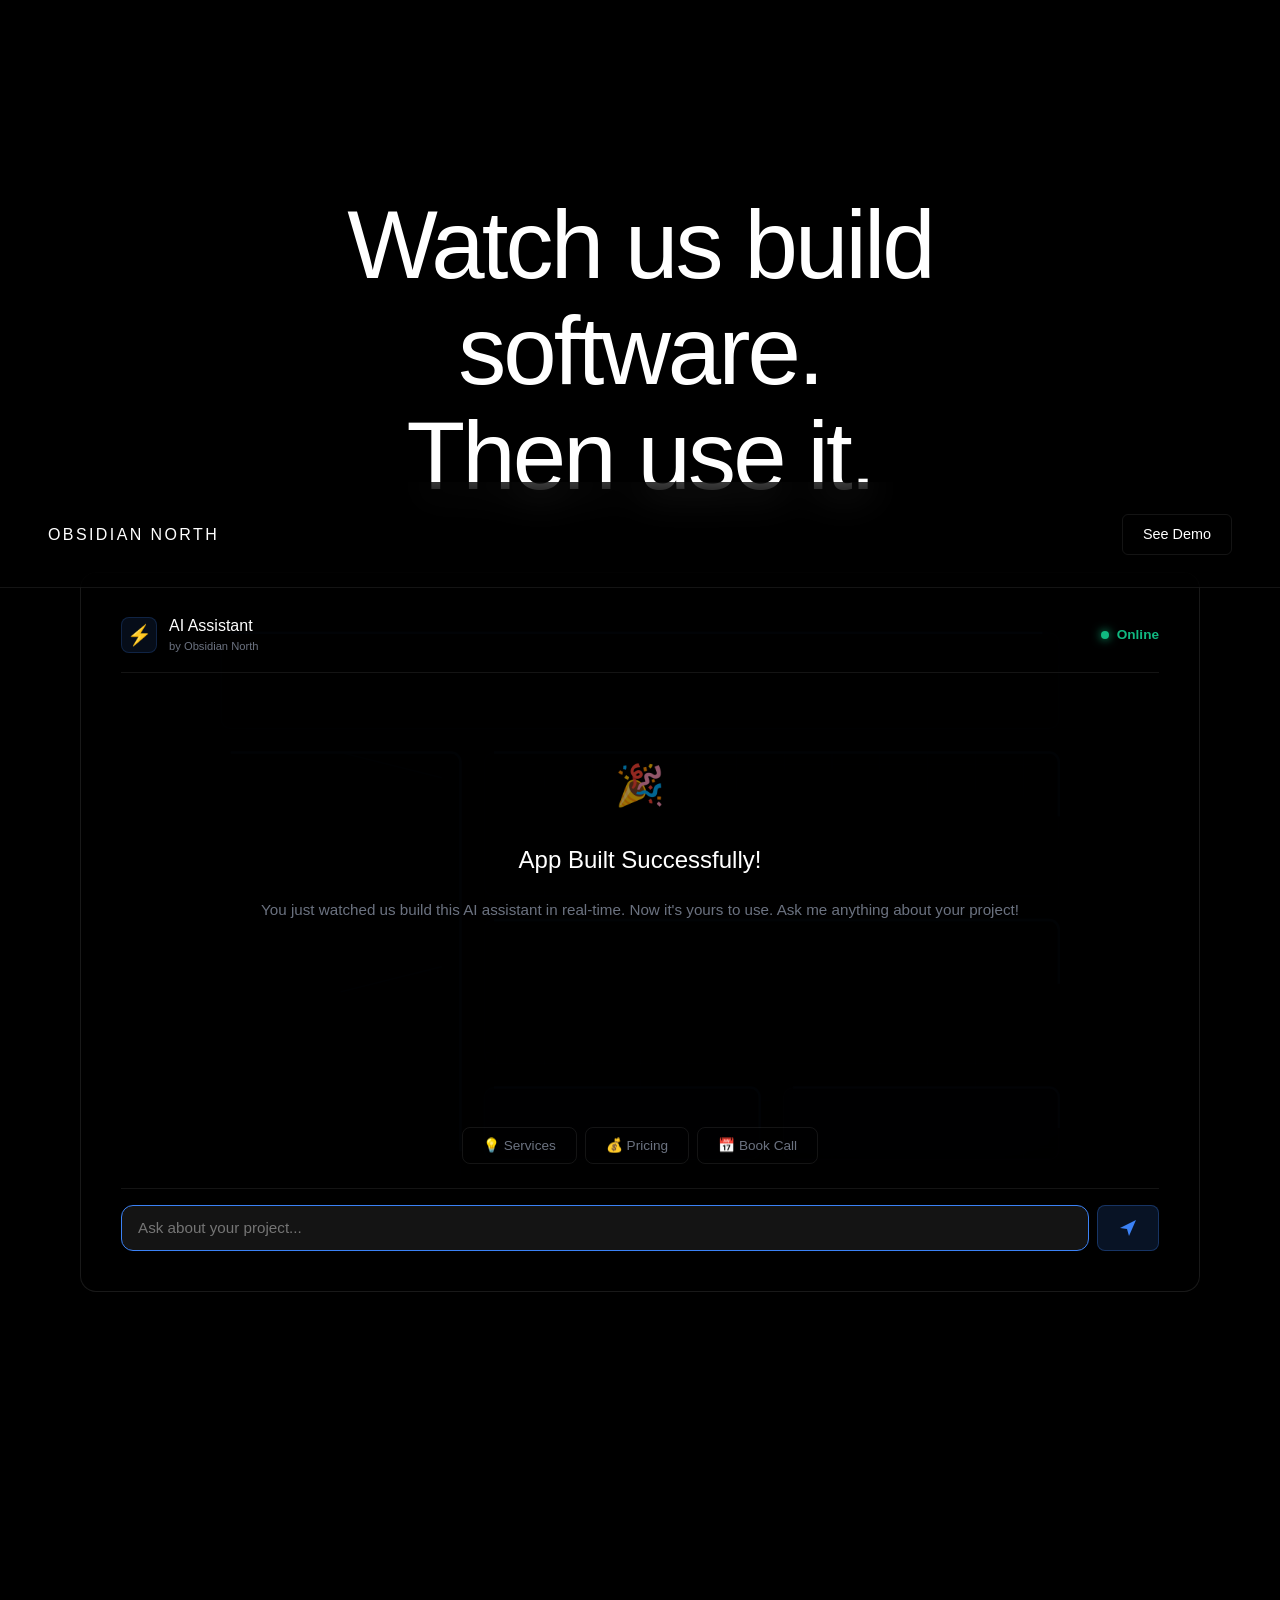
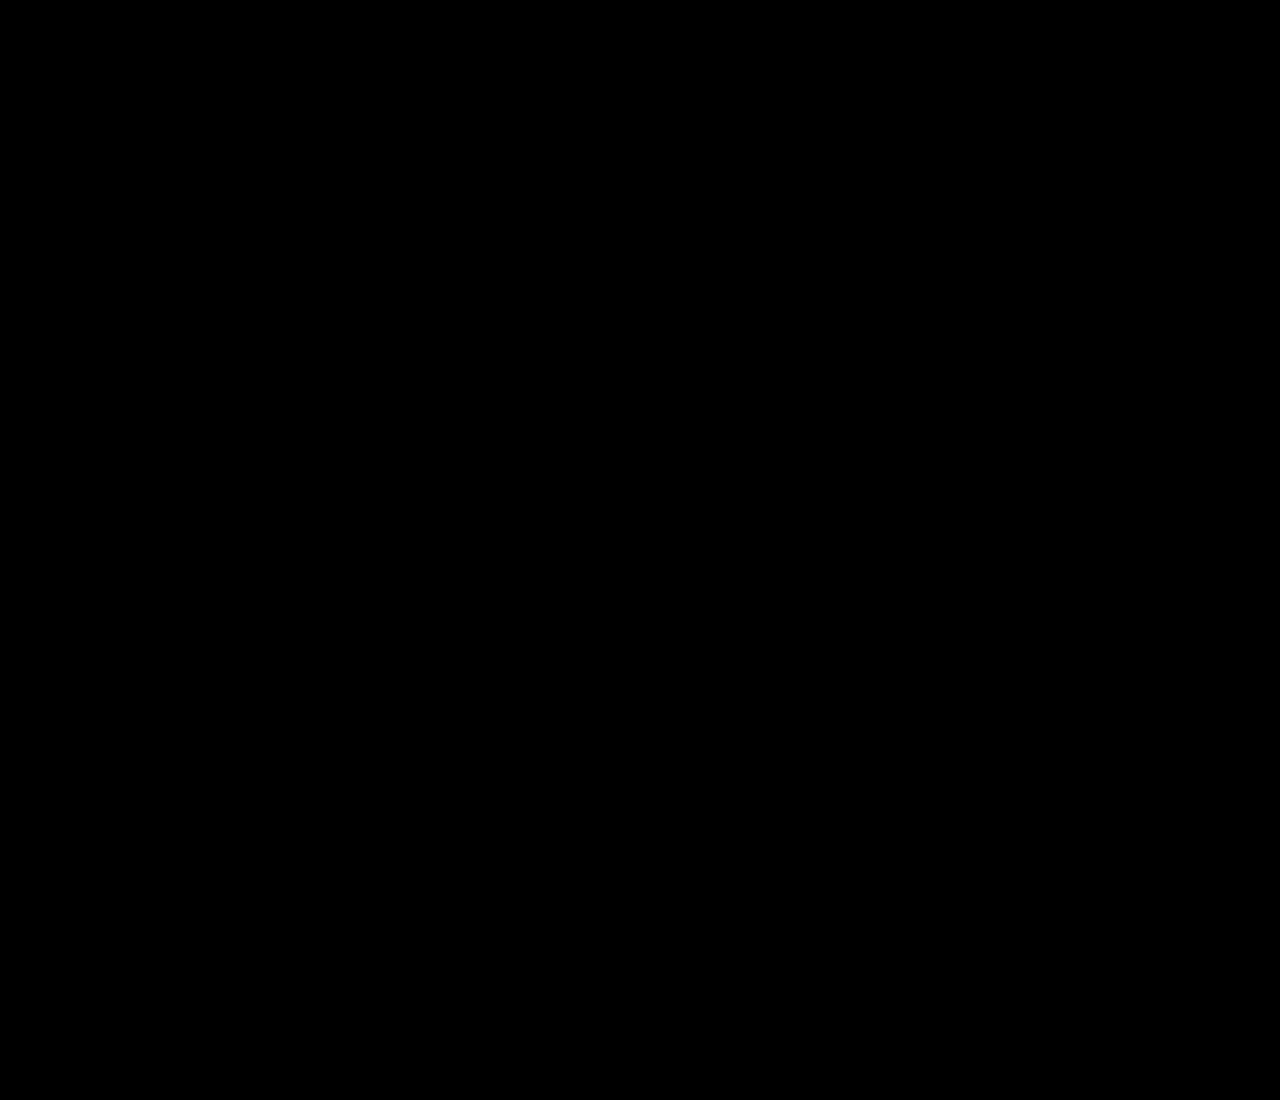
==== commit 07d8531c: "Clean, minimal redesign - remove visual noise Major cleanup to create a cleaner, more minimal aesthe" ====
--- a/index.html
+++ b/index.html
@@ -21,46 +21,10 @@
     <section class="how-it-works" id="how-it-works">
         <!-- Intro Section -->
         <div class="build-intro">
-            <div class="intro-content">
-                <div class="intro-badge">⚡ LIVE DEMO</div>
-                <h2 class="intro-title">
-                    Most companies <span class="text-muted">show</span> you their work.<br/>
-                    We'll <span class="gradient-text">build something for you</span>, right now.
-                </h2>
-                <p class="intro-description">
-                    In the next 30 seconds, you'll watch us build a custom AI assistant from scratch.
-                    Then you'll actually use it to get answers about your project.
-                    <strong>No mockups. No screenshots. Real, working software.</strong>
-                </p>
-                <div class="intro-stats">
-                    <div class="stat-item">
-                        <div class="stat-icon">⚡</div>
-                        <div class="stat-text">
-                            <div class="stat-value">< 30 sec</div>
-                            <div class="stat-label">Build time</div>
-                        </div>
-                    </div>
-                    <div class="stat-item">
-                        <div class="stat-icon">🎯</div>
-                        <div class="stat-text">
-                            <div class="stat-value">100%</div>
-                            <div class="stat-label">Functional</div>
-                        </div>
-                    </div>
-                    <div class="stat-item">
-                        <div class="stat-icon">🚀</div>
-                        <div class="stat-text">
-                            <div class="stat-value">Live Demo</div>
-                            <div class="stat-label">Try it yourself</div>
-                        </div>
-                    </div>
-                </div>
-            </div>
-        </div>
-
-        <!-- Scroll Progress Indicator -->
-        <div class="scroll-progress-container">
-            <div class="scroll-progress-bar" id="build-progress"></div>
+            <h1 class="intro-title">
+                Watch us build software.<br/>
+                Then use it.
+            </h1>
         </div>
 
         <!-- Continuous Build Animation Container -->
@@ -181,18 +145,6 @@
                         </defs>
                     </g>
                 </svg>
-
-                <!-- Code overlay -->
-                <div class="code-overlay" id="code-overlay">
-                    <div class="code-content">
-                        <div class="code-line"><span class="keyword">const</span> app = {</div>
-                        <div class="code-line">  <span class="property">name</span>: <span class="string">'Obsidian North'</span>,</div>
-                        <div class="code-line">  <span class="property">build</span>: () => {</div>
-                        <div class="code-line">    <span class="keyword">return</span> <span class="string">'Amazing software'</span></div>
-                        <div class="code-line">  }</div>
-                        <div class="code-line">}</div>
-                    </div>
-                </div>
 
                 <!-- Interactive App Layer (becomes functional at 100%) -->
                 <div class="interactive-app" id="interactive-app">
@@ -256,14 +208,6 @@
                     </div>
                 </div>
 
-                <!-- Stage labels -->
-                <div class="stage-label" id="stage-label">
-                    <div class="stage-number" id="stage-number">01</div>
-                    <div class="stage-info">
-                        <div class="stage-title" id="stage-title">Design & Planning</div>
-                        <div class="stage-desc" id="stage-desc">Wireframing the architecture</div>
-                    </div>
-                </div>
             </div>
         </div>
 
--- a/css/main.css
+++ b/css/main.css
@@ -17,18 +17,18 @@
     --accent: #06b6d4;
     --success: #10b981;
 
-    /* Neutrals */
-    --bg-dark: #0a0a0f;
-    --bg-darker: #050509;
-    --surface: rgba(20, 20, 30, 0.6);
-    --surface-hover: rgba(30, 30, 45, 0.8);
-    --border: rgba(255, 255, 255, 0.1);
+    /* Neutrals - Consistent blacks */
+    --bg-dark: #000000;
+    --bg-darker: #000000;
+    --surface: rgba(15, 15, 15, 0.8);
+    --surface-hover: rgba(25, 25, 25, 0.9);
+    --border: rgba(255, 255, 255, 0.08);
     --text: #ffffff;
-    --text-muted: #9ca3af;
-
-    /* Gradients */
-    --gradient-primary: linear-gradient(135deg, #3b82f6 0%, #8b5cf6 100%);
-    --gradient-glow: radial-gradient(circle at 50% 50%, rgba(59, 130, 246, 0.3), transparent 70%);
+    --text-muted: #6b7280;
+
+    /* Gradients - Toned down */
+    --gradient-primary: linear-gradient(135deg, #3b82f6 0%, #6366f1 100%);
+    --gradient-glow: radial-gradient(circle at 50% 50%, rgba(59, 130, 246, 0.15), transparent 70%);
 
     /* Typography */
     --font-sans: -apple-system, BlinkMacSystemFont, 'Segoe UI', 'Roboto', 'Oxygen', 'Ubuntu', 'Cantarell', sans-serif;
@@ -52,7 +52,7 @@
     left: 0;
     right: 0;
     z-index: 1000;
-    background: rgba(10, 10, 15, 0.8);
+    background: rgba(0, 0, 0, 0.6);
     backdrop-filter: blur(20px);
     border-bottom: 1px solid var(--border);
 }
@@ -60,20 +60,17 @@
 .nav-content {
     max-width: 1400px;
     margin: 0 auto;
-    padding: 1.5rem 2rem;
+    padding: 2rem 3rem;
     display: flex;
     justify-content: space-between;
     align-items: center;
 }
 
 .nav-logo {
-    font-size: 1.25rem;
-    font-weight: 700;
-    letter-spacing: 0.1em;
-    background: var(--gradient-primary);
-    -webkit-background-clip: text;
-    -webkit-text-fill-color: transparent;
-    background-clip: text;
+    font-size: 1rem;
+    font-weight: 500;
+    letter-spacing: 0.15em;
+    color: var(--text);
 }
 
 .nav-links {
@@ -85,7 +82,7 @@
 .nav-links a {
     color: var(--text-muted);
     text-decoration: none;
-    font-size: 0.95rem;
+    font-size: 0.9rem;
     transition: color 0.3s ease;
 }
 
@@ -94,16 +91,16 @@
 }
 
 .nav-cta {
-    padding: 0.6rem 1.5rem;
-    background: var(--gradient-primary);
-    border-radius: 8px;
-    color: white !important;
-    font-weight: 600;
+    padding: 0.5rem 1.25rem;
+    background: transparent;
+    border: 1px solid var(--border);
+    border-radius: 6px;
+    color: var(--text) !important;
+    font-weight: 400;
 }
 
 .nav-cta:hover {
-    transform: translateY(-2px);
-    box-shadow: 0 10px 30px rgba(59, 130, 246, 0.3);
+    border-color: rgba(255, 255, 255, 0.2);
 }
 
 .gradient-text {
@@ -365,134 +362,45 @@
     background: var(--bg-darker);
     min-height: 300vh;
     position: relative;
-    padding-top: 6rem;
+    padding-top: 12rem;
 }
 
 /* Build Intro Section */
 .build-intro {
-    max-width: 900px;
-    margin: 0 auto 4rem;
+    max-width: 1000px;
+    margin: 0 auto 8rem;
     padding: 0 2rem;
     text-align: center;
 }
 
-.intro-badge {
-    display: inline-block;
-    padding: 0.5rem 1rem;
-    background: rgba(59, 130, 246, 0.1);
-    border: 1px solid rgba(59, 130, 246, 0.3);
-    border-radius: 20px;
-    color: var(--primary);
-    font-size: 0.85rem;
-    font-weight: 600;
-    letter-spacing: 0.1em;
-    margin-bottom: 2rem;
-}
-
 .intro-title {
-    font-size: clamp(2rem, 5vw, 3.5rem);
-    font-weight: 800;
-    line-height: 1.2;
-    margin-bottom: 1.5rem;
-}
-
-.intro-title .text-muted {
-    color: var(--text-muted);
-    font-weight: 400;
-}
-
-.intro-description {
-    font-size: 1.2rem;
-    color: var(--text-muted);
-    line-height: 1.8;
-    margin-bottom: 2rem;
-}
-
-.intro-description strong {
-    color: var(--text);
-    font-weight: 600;
-}
-
-.intro-stats {
-    display: grid;
-    grid-template-columns: repeat(auto-fit, minmax(200px, 1fr));
-    gap: 2rem;
-    margin-top: 3rem;
-}
-
-.stat-item {
-    display: flex;
-    align-items: center;
-    gap: 1rem;
-    padding: 1.5rem;
-    background: var(--surface);
-    backdrop-filter: blur(20px);
-    border: 1px solid var(--border);
-    border-radius: 12px;
-}
-
-.stat-icon {
-    font-size: 2rem;
-}
-
-.stat-text {
-    text-align: left;
-}
-
-.stat-value {
-    font-size: 1.5rem;
-    font-weight: 700;
-    background: var(--gradient-primary);
-    -webkit-background-clip: text;
-    -webkit-text-fill-color: transparent;
-    background-clip: text;
-    margin-bottom: 0.25rem;
-}
-
-.stat-label {
-    font-size: 0.9rem;
-    color: var(--text-muted);
-}
-
-.scroll-progress-container {
-    position: sticky;
-    top: 80px;
-    width: 100%;
-    height: 4px;
-    background: rgba(59, 130, 246, 0.1);
-    border-radius: 2px;
-    margin-bottom: 2rem;
-    overflow: hidden;
-    z-index: 10;
-}
-
-.scroll-progress-bar {
-    height: 100%;
-    background: var(--gradient-primary);
-    width: 0%;
-    transition: width 0.1s ease-out;
-    box-shadow: 0 0 20px rgba(59, 130, 246, 0.5);
+    font-size: clamp(3rem, 8vw, 6rem);
+    font-weight: 300;
+    line-height: 1.1;
+    letter-spacing: -0.03em;
+    color: var(--text);
 }
 
 .continuous-build-container {
     position: sticky;
-    top: 100px;
-    max-width: 1200px;
+    top: 50%;
+    transform: translateY(-50%);
+    max-width: 1400px;
     margin: 0 auto;
-    padding: 0 2rem;
-    height: calc(100vh - 150px);
+    padding: 0 3rem;
+    height: 80vh;
 }
 
 .build-canvas-container {
-    background: var(--surface);
-    backdrop-filter: blur(20px);
+    background: rgba(10, 10, 10, 0.5);
+    backdrop-filter: blur(40px);
     border: 1px solid var(--border);
-    border-radius: 20px;
+    border-radius: 16px;
     width: 100%;
     height: 100%;
     position: relative;
     overflow: hidden;
-    box-shadow: 0 20px 60px rgba(0, 0, 0, 0.3);
+    box-shadow: 0 10px 40px rgba(0, 0, 0, 0.5);
 }
 
 #build-canvas {
@@ -512,111 +420,6 @@
     z-index: 2;
 }
 
-.code-overlay {
-    position: absolute;
-    top: 0;
-    left: 0;
-    width: 100%;
-    height: 100%;
-    background: rgba(10, 10, 15, 0.95);
-    display: flex;
-    align-items: center;
-    justify-content: center;
-    opacity: 0;
-    pointer-events: none;
-    transition: opacity 0.4s ease;
-    z-index: 3;
-}
-
-.code-overlay.active {
-    opacity: 1;
-}
-
-.code-content {
-    font-family: var(--font-mono);
-    font-size: 1.2rem;
-    line-height: 1.8;
-    color: #9ca3af;
-}
-
-.code-line {
-    opacity: 0;
-    transform: translateX(-20px);
-    animation: codeLineIn 0.4s ease forwards;
-}
-
-.code-line:nth-child(1) { animation-delay: 0.1s; }
-.code-line:nth-child(2) { animation-delay: 0.2s; }
-.code-line:nth-child(3) { animation-delay: 0.3s; }
-.code-line:nth-child(4) { animation-delay: 0.4s; }
-.code-line:nth-child(5) { animation-delay: 0.5s; }
-.code-line:nth-child(6) { animation-delay: 0.6s; }
-
-@keyframes codeLineIn {
-    to {
-        opacity: 1;
-        transform: translateX(0);
-    }
-}
-
-.keyword { color: #8b5cf6; }
-.property { color: #06b6d4; }
-.string { color: #10b981; }
-
-.stage-label {
-    position: absolute;
-    bottom: 2rem;
-    left: 2rem;
-    right: 2rem;
-    background: rgba(10, 10, 15, 0.9);
-    backdrop-filter: blur(20px);
-    border: 1px solid var(--border);
-    border-radius: 12px;
-    padding: 1.5rem;
-    display: flex;
-    gap: 1.5rem;
-    align-items: center;
-    z-index: 4;
-    transition: all 0.3s ease;
-}
-
-.stage-label .stage-number {
-    font-size: 3rem;
-    font-weight: 900;
-    background: var(--gradient-primary);
-    -webkit-background-clip: text;
-    -webkit-text-fill-color: transparent;
-    background-clip: text;
-    line-height: 1;
-}
-
-.stage-info {
-    flex: 1;
-}
-
-.stage-label .stage-title {
-    font-size: 1.5rem;
-    font-weight: 700;
-    margin-bottom: 0.25rem;
-}
-
-.stage-desc {
-    font-size: 1rem;
-    color: var(--text-muted);
-}
-
-.scroll-hint {
-    text-align: center;
-    padding: 4rem 0 2rem;
-    color: var(--text-muted);
-    font-size: 1.1rem;
-    animation: bounce 2s ease-in-out infinite;
-}
-
-@keyframes bounce {
-    0%, 100% { transform: translateY(0); }
-    50% { transform: translateY(-10px); }
-}
 
 /* Services Grid */
 .services-grid {
@@ -878,10 +681,10 @@
     height: 100%;
     display: flex;
     flex-direction: column;
-    background: rgba(10, 10, 15, 0.95);
-    backdrop-filter: blur(20px);
-    padding: 1.5rem;
-    border-radius: 20px;
+    background: rgba(0, 0, 0, 0.95);
+    backdrop-filter: blur(40px);
+    padding: 2.5rem;
+    border-radius: 16px;
 }
 
 .app-header {
@@ -900,24 +703,24 @@
 }
 
 .logo-icon {
-    font-size: 1.5rem;
-    width: 40px;
-    height: 40px;
+    font-size: 1.25rem;
+    width: 36px;
+    height: 36px;
     display: flex;
     align-items: center;
     justify-content: center;
-    background: var(--gradient-primary);
-    border-radius: 10px;
-    box-shadow: 0 0 20px rgba(59, 130, 246, 0.5);
+    background: rgba(59, 130, 246, 0.1);
+    border: 1px solid rgba(59, 130, 246, 0.2);
+    border-radius: 8px;
 }
 
 .logo-title {
-    font-size: 1.1rem;
-    font-weight: 700;
+    font-size: 1rem;
+    font-weight: 500;
 }
 
 .logo-subtitle {
-    font-size: 0.75rem;
+    font-size: 0.7rem;
     color: var(--text-muted);
 }
 
@@ -966,31 +769,27 @@
 
 .welcome-message {
     text-align: center;
-    padding: 2rem;
-    background: rgba(59, 130, 246, 0.05);
-    border: 1px solid rgba(59, 130, 246, 0.2);
-    border-radius: 16px;
+    padding: 3rem 2rem;
     animation: fadeInUp 0.5s ease;
 }
 
 .welcome-icon {
-    font-size: 3rem;
-    margin-bottom: 1rem;
+    font-size: 2.5rem;
+    margin-bottom: 1.5rem;
+    opacity: 0.6;
 }
 
 .welcome-title {
     font-size: 1.5rem;
-    font-weight: 700;
-    margin-bottom: 0.75rem;
-    background: var(--gradient-primary);
-    -webkit-background-clip: text;
-    -webkit-text-fill-color: transparent;
-    background-clip: text;
+    font-weight: 400;
+    margin-bottom: 1rem;
+    color: var(--text);
 }
 
 .welcome-text {
     color: var(--text-muted);
-    line-height: 1.6;
+    line-height: 1.8;
+    font-size: 0.95rem;
 }
 
 .app-quick-actions {
@@ -1002,20 +801,20 @@
 }
 
 .app-quick-btn {
-    padding: 0.5rem 1rem;
-    background: rgba(59, 130, 246, 0.1);
-    border: 1px solid rgba(59, 130, 246, 0.3);
-    border-radius: 20px;
-    color: var(--text);
+    padding: 0.6rem 1.25rem;
+    background: transparent;
+    border: 1px solid var(--border);
+    border-radius: 8px;
+    color: var(--text-muted);
     font-size: 0.85rem;
     cursor: pointer;
-    transition: all 0.3s ease;
+    transition: all 0.2s ease;
 }
 
 .app-quick-btn:hover {
-    background: rgba(59, 130, 246, 0.2);
-    transform: translateY(-2px);
-    box-shadow: 0 5px 15px rgba(59, 130, 246, 0.3);
+    background: rgba(255, 255, 255, 0.03);
+    border-color: rgba(255, 255, 255, 0.15);
+    color: var(--text);
 }
 
 .app-input-container {
@@ -1045,20 +844,20 @@
 
 .app-send-btn {
     padding: 0.75rem 1.25rem;
-    background: var(--gradient-primary);
-    border: none;
-    border-radius: 12px;
-    color: white;
+    background: rgba(59, 130, 246, 0.15);
+    border: 1px solid rgba(59, 130, 246, 0.3);
+    border-radius: 8px;
+    color: var(--primary);
     cursor: pointer;
-    transition: all 0.3s ease;
+    transition: all 0.2s ease;
     display: flex;
     align-items: center;
     justify-content: center;
 }
 
 .app-send-btn:hover {
-    transform: translateY(-2px);
-    box-shadow: 0 10px 30px rgba(59, 130, 246, 0.4);
+    background: rgba(59, 130, 246, 0.25);
+    border-color: rgba(59, 130, 246, 0.4);
 }
 
 /* Typing indicator for built app */
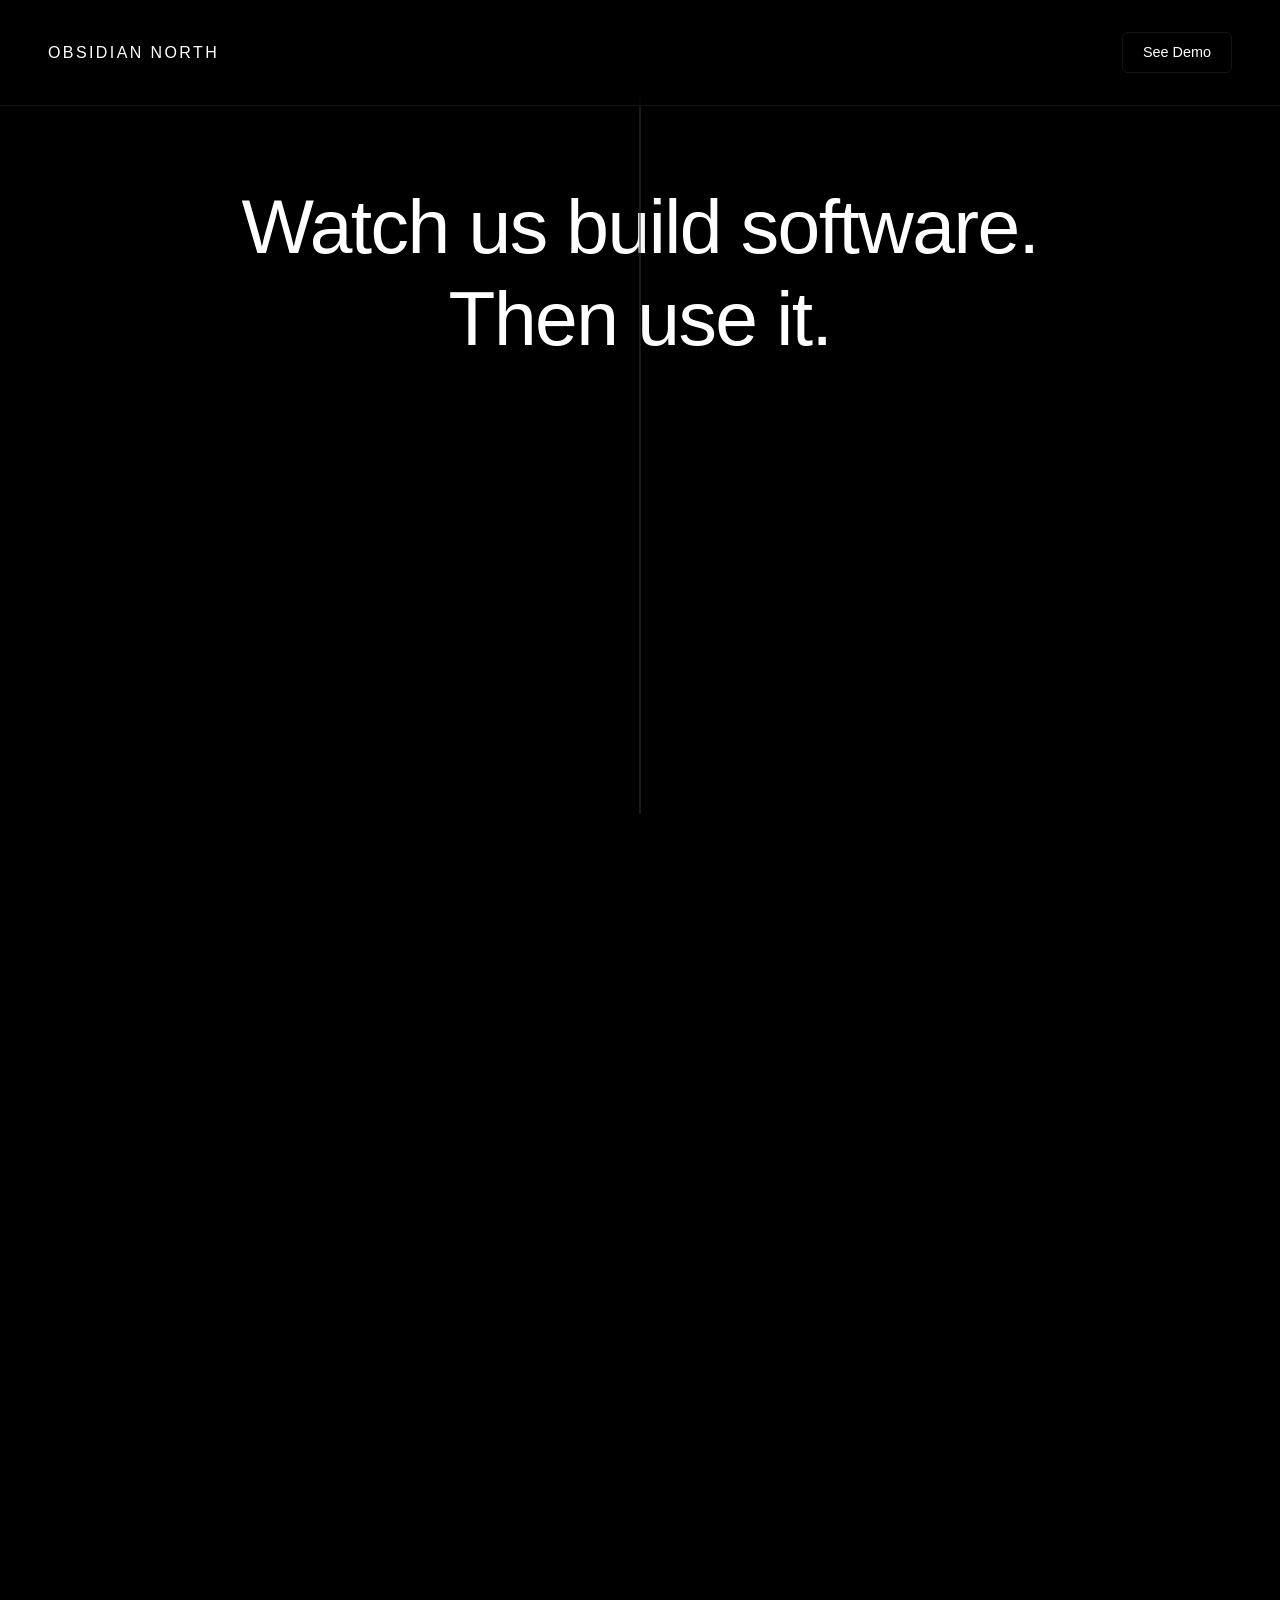
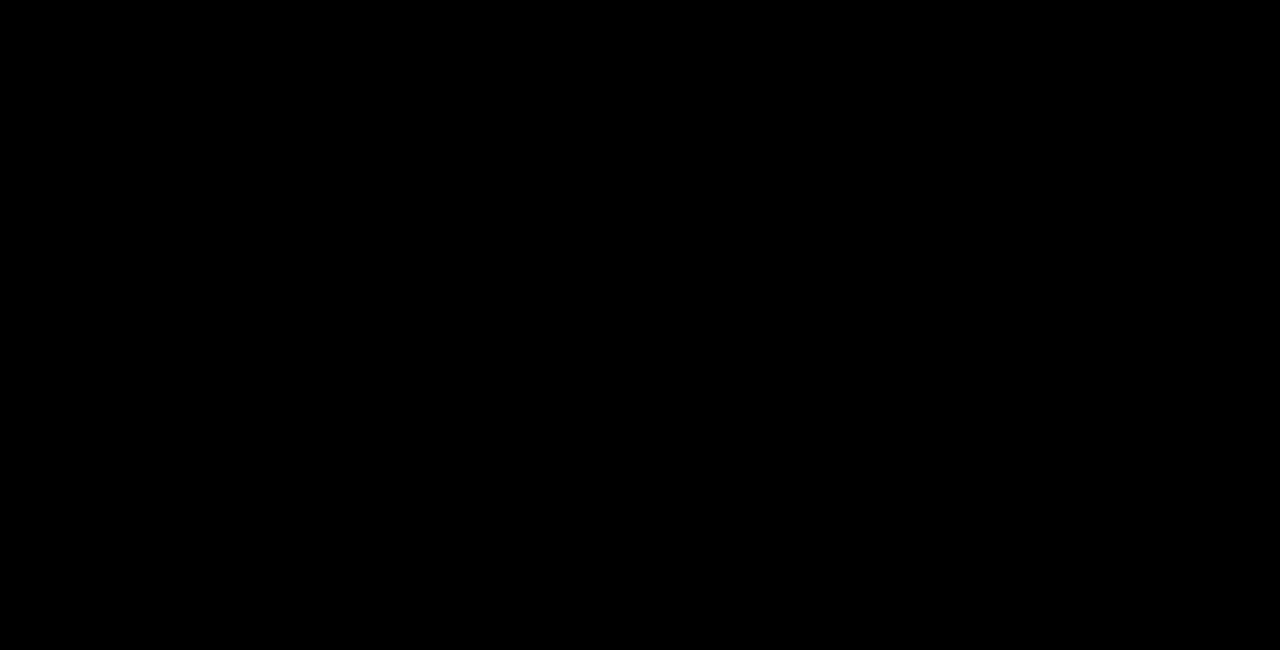
==== commit 55ce3168: "Make wireframe visible immediately on page load - Set minimum scroll progress to 5% (was 0%) - This " ====
--- a/index.html
+++ b/index.html
@@ -58,27 +58,27 @@
                     <g id="wireframe-group" opacity="0">
                         <!-- Header -->
                         <rect class="wireframe-box" x="50" y="50" width="700" height="80" rx="8"
-                              stroke="#3b82f6" stroke-width="2" fill="none" stroke-dasharray="1560" stroke-dashoffset="1560"/>
+                              stroke="#6366f1" stroke-width="1.5" fill="none" stroke-dasharray="1560" stroke-dashoffset="1560"/>
 
                         <!-- Sidebar -->
                         <rect class="wireframe-box" x="50" y="150" width="200" height="400" rx="8"
-                              stroke="#3b82f6" stroke-width="2" fill="none" stroke-dasharray="1200" stroke-dashoffset="1200"/>
+                              stroke="#6366f1" stroke-width="1.5" fill="none" stroke-dasharray="1200" stroke-dashoffset="1200"/>
 
                         <!-- Content card 1 -->
                         <rect class="wireframe-box" x="270" y="150" width="480" height="120" rx="8"
-                              stroke="#3b82f6" stroke-width="2" fill="none" stroke-dasharray="1200" stroke-dashoffset="1200"/>
+                              stroke="#6366f1" stroke-width="1.5" fill="none" stroke-dasharray="1200" stroke-dashoffset="1200"/>
 
                         <!-- Content card 2 -->
                         <rect class="wireframe-box" x="270" y="290" width="480" height="120" rx="8"
-                              stroke="#3b82f6" stroke-width="2" fill="none" stroke-dasharray="1200" stroke-dashoffset="1200"/>
+                              stroke="#6366f1" stroke-width="1.5" fill="none" stroke-dasharray="1200" stroke-dashoffset="1200"/>
 
                         <!-- Button 1 -->
                         <rect class="wireframe-box" x="270" y="430" width="230" height="60" rx="8"
-                              stroke="#3b82f6" stroke-width="2" fill="none" stroke-dasharray="580" stroke-dashoffset="580"/>
+                              stroke="#6366f1" stroke-width="1.5" fill="none" stroke-dasharray="580" stroke-dashoffset="580"/>
 
                         <!-- Button 2 -->
                         <rect class="wireframe-box" x="520" y="430" width="230" height="60" rx="8"
-                              stroke="#3b82f6" stroke-width="2" fill="none" stroke-dasharray="580" stroke-dashoffset="580"/>
+                              stroke="#6366f1" stroke-width="1.5" fill="none" stroke-dasharray="580" stroke-dashoffset="580"/>
 
                         <!-- Connection lines -->
                         <line class="wireframe-line" x1="150" y1="150" x2="270" y2="180"
--- a/css/main.css
+++ b/css/main.css
@@ -360,24 +360,26 @@
 /* How It Works - Continuous Scroll Animation */
 .how-it-works {
     background: var(--bg-darker);
-    min-height: 300vh;
+    min-height: 250vh;
     position: relative;
-    padding-top: 12rem;
+    padding-top: 0;
+    display: flex;
+    flex-direction: column;
 }
 
 /* Build Intro Section */
 .build-intro {
     max-width: 1000px;
-    margin: 0 auto 8rem;
-    padding: 0 2rem;
+    margin: 0 auto;
+    padding: 20vh 2rem 10vh;
     text-align: center;
 }
 
 .intro-title {
-    font-size: clamp(3rem, 8vw, 6rem);
+    font-size: clamp(2.5rem, 6vw, 5rem);
     font-weight: 300;
-    line-height: 1.1;
-    letter-spacing: -0.03em;
+    line-height: 1.2;
+    letter-spacing: -0.02em;
     color: var(--text);
 }
 
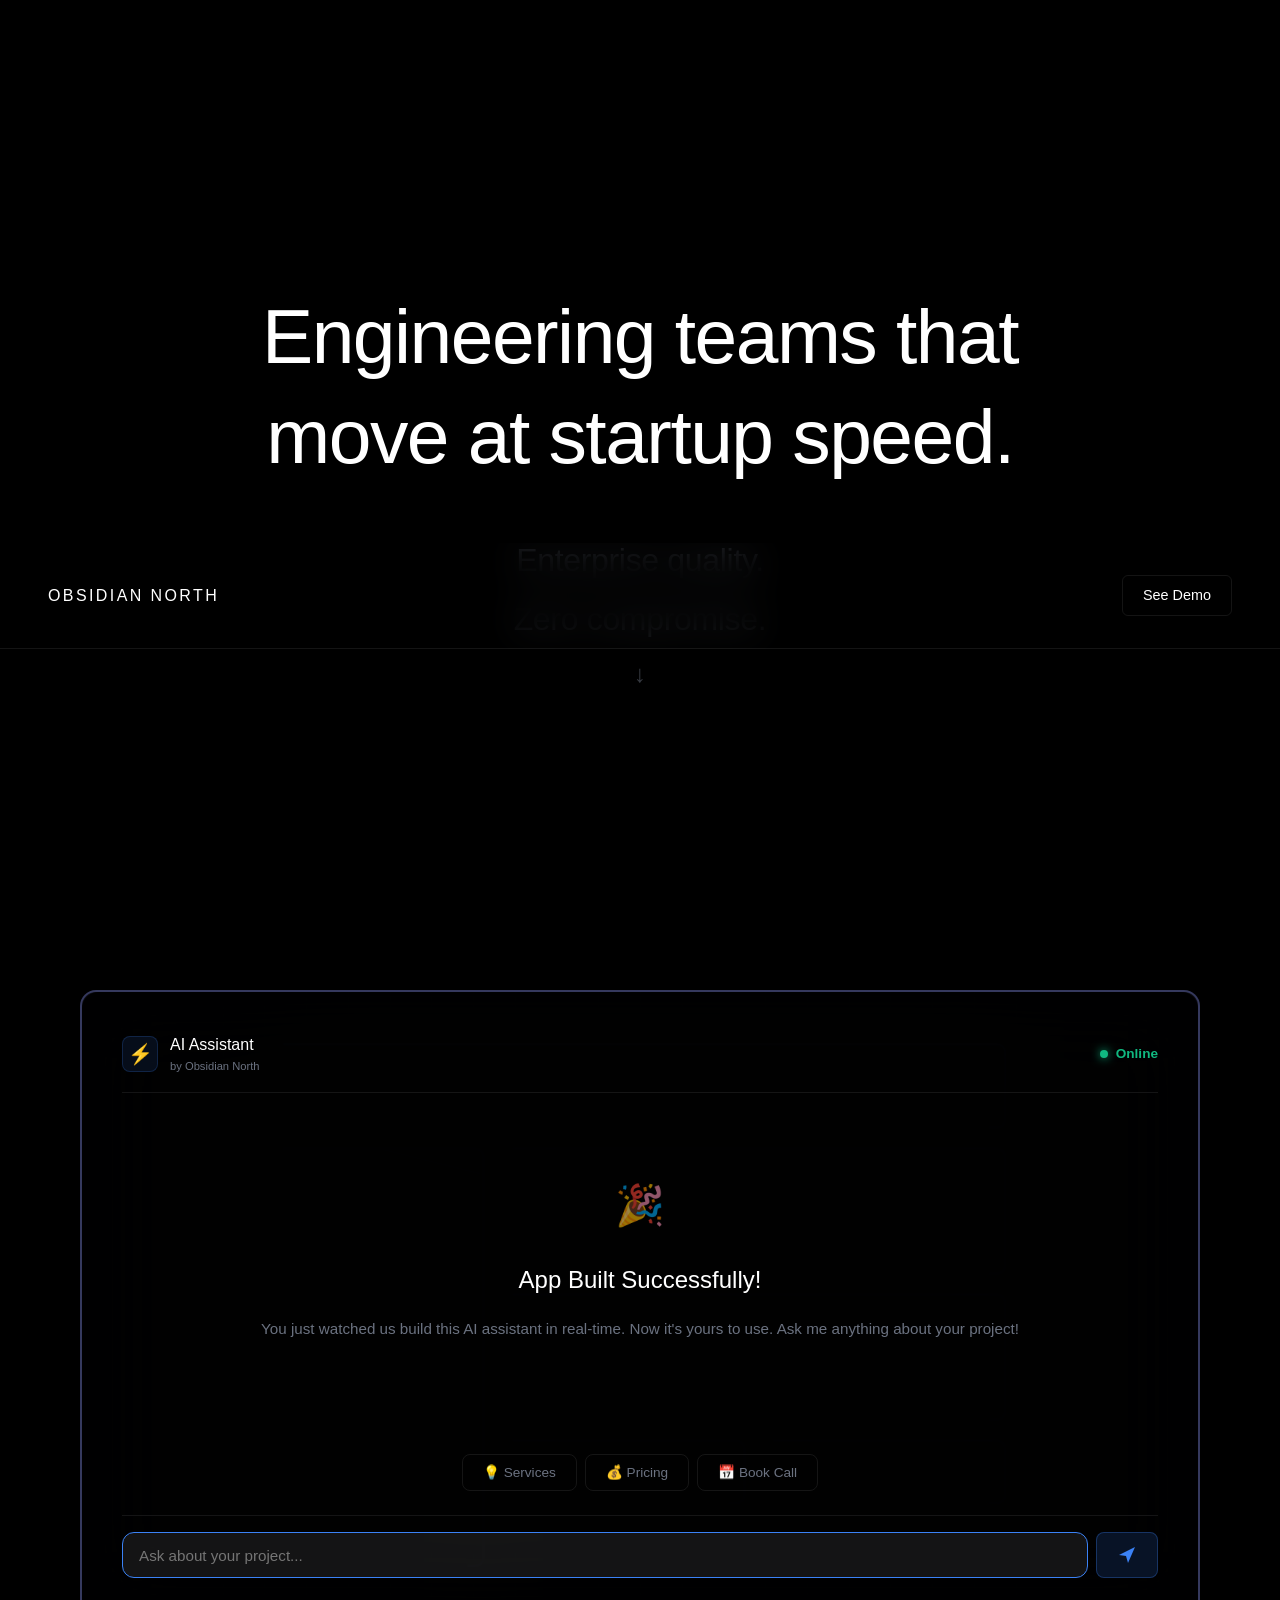
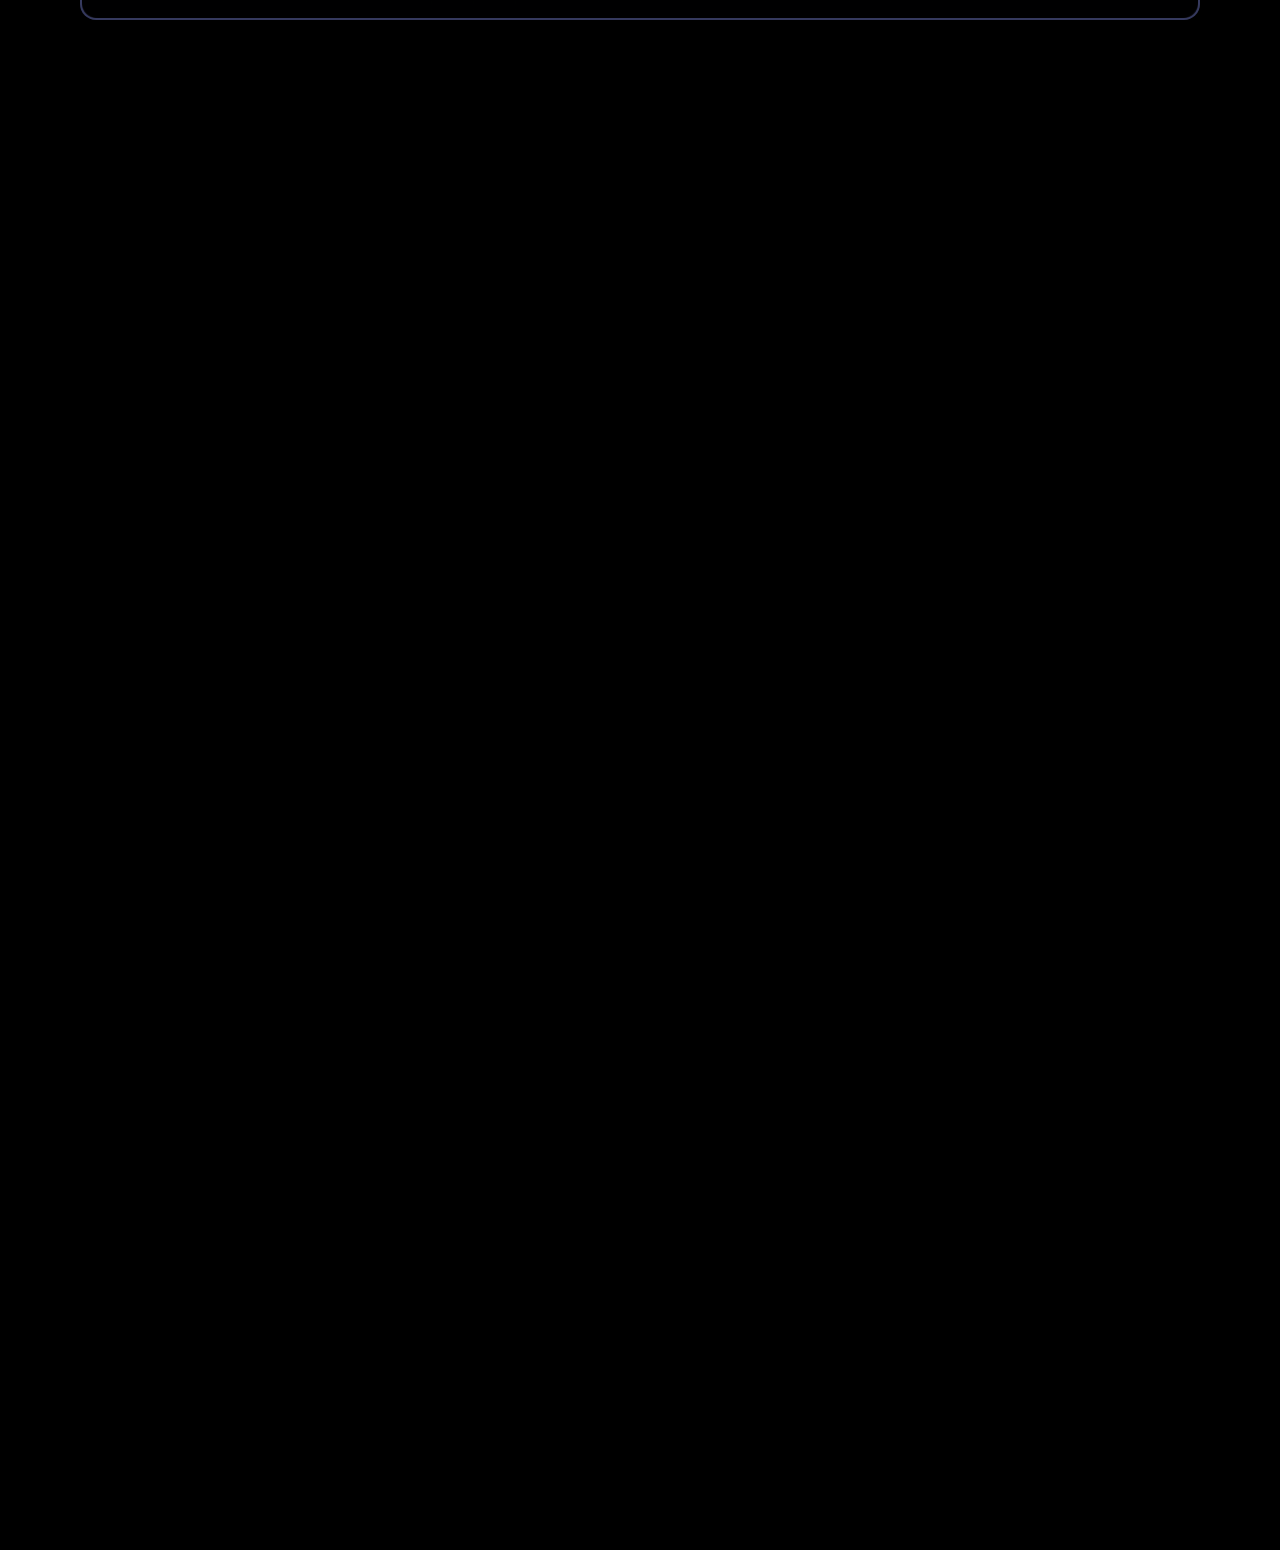
==== commit 7e5e2325: "Add sophisticated hero section with value proposition New full-viewport hero section: - "Engineering" ====
--- a/index.html
+++ b/index.html
@@ -17,16 +17,23 @@
         </div>
     </nav>
 
+    <!-- Hero Section -->
+    <section class="hero-section">
+        <div class="hero-content">
+            <h1 class="hero-title">
+                Engineering teams that<br/>
+                move at startup speed.
+            </h1>
+            <div class="hero-subtitle">
+                <p>Enterprise quality.</p>
+                <p>Zero compromise.</p>
+            </div>
+            <div class="scroll-indicator">↓</div>
+        </div>
+    </section>
+
     <!-- How It Works - Continuous Scroll Animation -->
     <section class="how-it-works" id="how-it-works">
-        <!-- Intro Section -->
-        <div class="build-intro">
-            <h1 class="intro-title">
-                Watch us build software.<br/>
-                Then use it.
-            </h1>
-        </div>
-
         <!-- Continuous Build Animation Container -->
         <div class="continuous-build-container">
             <!-- Canvas that transforms -->
@@ -55,30 +62,30 @@
                     <rect id="grid-bg" width="800" height="600" fill="url(#grid)" opacity="0"/>
 
                     <!-- Wireframe elements (draw in progressively) -->
-                    <g id="wireframe-group" opacity="0">
+                    <g id="wireframe-group" opacity="1">
                         <!-- Header -->
                         <rect class="wireframe-box" x="50" y="50" width="700" height="80" rx="8"
-                              stroke="#6366f1" stroke-width="1.5" fill="none" stroke-dasharray="1560" stroke-dashoffset="1560"/>
+                              stroke="#8b9aff" stroke-width="2" fill="none" stroke-dasharray="1560" stroke-dashoffset="0"/>
 
                         <!-- Sidebar -->
                         <rect class="wireframe-box" x="50" y="150" width="200" height="400" rx="8"
-                              stroke="#6366f1" stroke-width="1.5" fill="none" stroke-dasharray="1200" stroke-dashoffset="1200"/>
+                              stroke="#8b9aff" stroke-width="2" fill="none" stroke-dasharray="1200" stroke-dashoffset="0"/>
 
                         <!-- Content card 1 -->
                         <rect class="wireframe-box" x="270" y="150" width="480" height="120" rx="8"
-                              stroke="#6366f1" stroke-width="1.5" fill="none" stroke-dasharray="1200" stroke-dashoffset="1200"/>
+                              stroke="#8b9aff" stroke-width="2" fill="none" stroke-dasharray="1200" stroke-dashoffset="0"/>
 
                         <!-- Content card 2 -->
                         <rect class="wireframe-box" x="270" y="290" width="480" height="120" rx="8"
-                              stroke="#6366f1" stroke-width="1.5" fill="none" stroke-dasharray="1200" stroke-dashoffset="1200"/>
+                              stroke="#8b9aff" stroke-width="2" fill="none" stroke-dasharray="1200" stroke-dashoffset="0"/>
 
                         <!-- Button 1 -->
                         <rect class="wireframe-box" x="270" y="430" width="230" height="60" rx="8"
-                              stroke="#6366f1" stroke-width="1.5" fill="none" stroke-dasharray="580" stroke-dashoffset="580"/>
+                              stroke="#8b9aff" stroke-width="2" fill="none" stroke-dasharray="580" stroke-dashoffset="0"/>
 
                         <!-- Button 2 -->
                         <rect class="wireframe-box" x="520" y="430" width="230" height="60" rx="8"
-                              stroke="#6366f1" stroke-width="1.5" fill="none" stroke-dasharray="580" stroke-dashoffset="580"/>
+                              stroke="#8b9aff" stroke-width="2" fill="none" stroke-dasharray="580" stroke-dashoffset="0"/>
 
                         <!-- Connection lines -->
                         <line class="wireframe-line" x1="150" y1="150" x2="270" y2="180"
--- a/css/main.css
+++ b/css/main.css
@@ -108,6 +108,61 @@
     -webkit-background-clip: text;
     -webkit-text-fill-color: transparent;
     background-clip: text;
+}
+
+/* Hero Section */
+.hero-section {
+    min-height: 100vh;
+    display: flex;
+    align-items: center;
+    justify-content: center;
+    padding: 6rem 2rem 4rem;
+    position: relative;
+    background: var(--bg-darker);
+}
+
+.hero-content {
+    max-width: 1000px;
+    text-align: center;
+    position: relative;
+}
+
+.hero-title {
+    font-size: clamp(2.5rem, 6vw, 5rem);
+    font-weight: 400;
+    line-height: 1.3;
+    letter-spacing: -0.02em;
+    color: var(--text);
+    margin-bottom: 3rem;
+}
+
+.hero-subtitle {
+    display: flex;
+    flex-direction: column;
+    gap: 0.5rem;
+}
+
+.hero-subtitle p {
+    font-size: clamp(1.25rem, 3vw, 2rem);
+    font-weight: 300;
+    color: var(--text-muted);
+    letter-spacing: -0.01em;
+}
+
+.scroll-indicator {
+    position: absolute;
+    bottom: -3rem;
+    left: 50%;
+    transform: translateX(-50%);
+    font-size: 1.5rem;
+    color: var(--text-muted);
+    opacity: 0.5;
+    animation: bounce 2s ease-in-out infinite;
+}
+
+@keyframes bounce {
+    0%, 100% { transform: translateX(-50%) translateY(0); }
+    50% { transform: translateX(-50%) translateY(-10px); }
 }
 
 /* Chat Container - Glassmorphism */
@@ -362,41 +417,22 @@
     background: var(--bg-darker);
     min-height: 250vh;
     position: relative;
-    padding-top: 0;
-    display: flex;
-    flex-direction: column;
-}
-
-/* Build Intro Section */
-.build-intro {
-    max-width: 1000px;
-    margin: 0 auto;
-    padding: 20vh 2rem 10vh;
-    text-align: center;
-}
-
-.intro-title {
-    font-size: clamp(2.5rem, 6vw, 5rem);
-    font-weight: 300;
-    line-height: 1.2;
-    letter-spacing: -0.02em;
-    color: var(--text);
+    padding: 10vh 2rem 0;
 }
 
 .continuous-build-container {
     position: sticky;
-    top: 50%;
-    transform: translateY(-50%);
+    top: 120px;
     max-width: 1400px;
     margin: 0 auto;
     padding: 0 3rem;
-    height: 80vh;
+    height: 70vh;
 }
 
 .build-canvas-container {
-    background: rgba(10, 10, 10, 0.5);
+    background: rgba(20, 20, 30, 0.8);
     backdrop-filter: blur(40px);
-    border: 1px solid var(--border);
+    border: 2px solid rgba(139, 154, 255, 0.3);
     border-radius: 16px;
     width: 100%;
     height: 100%;
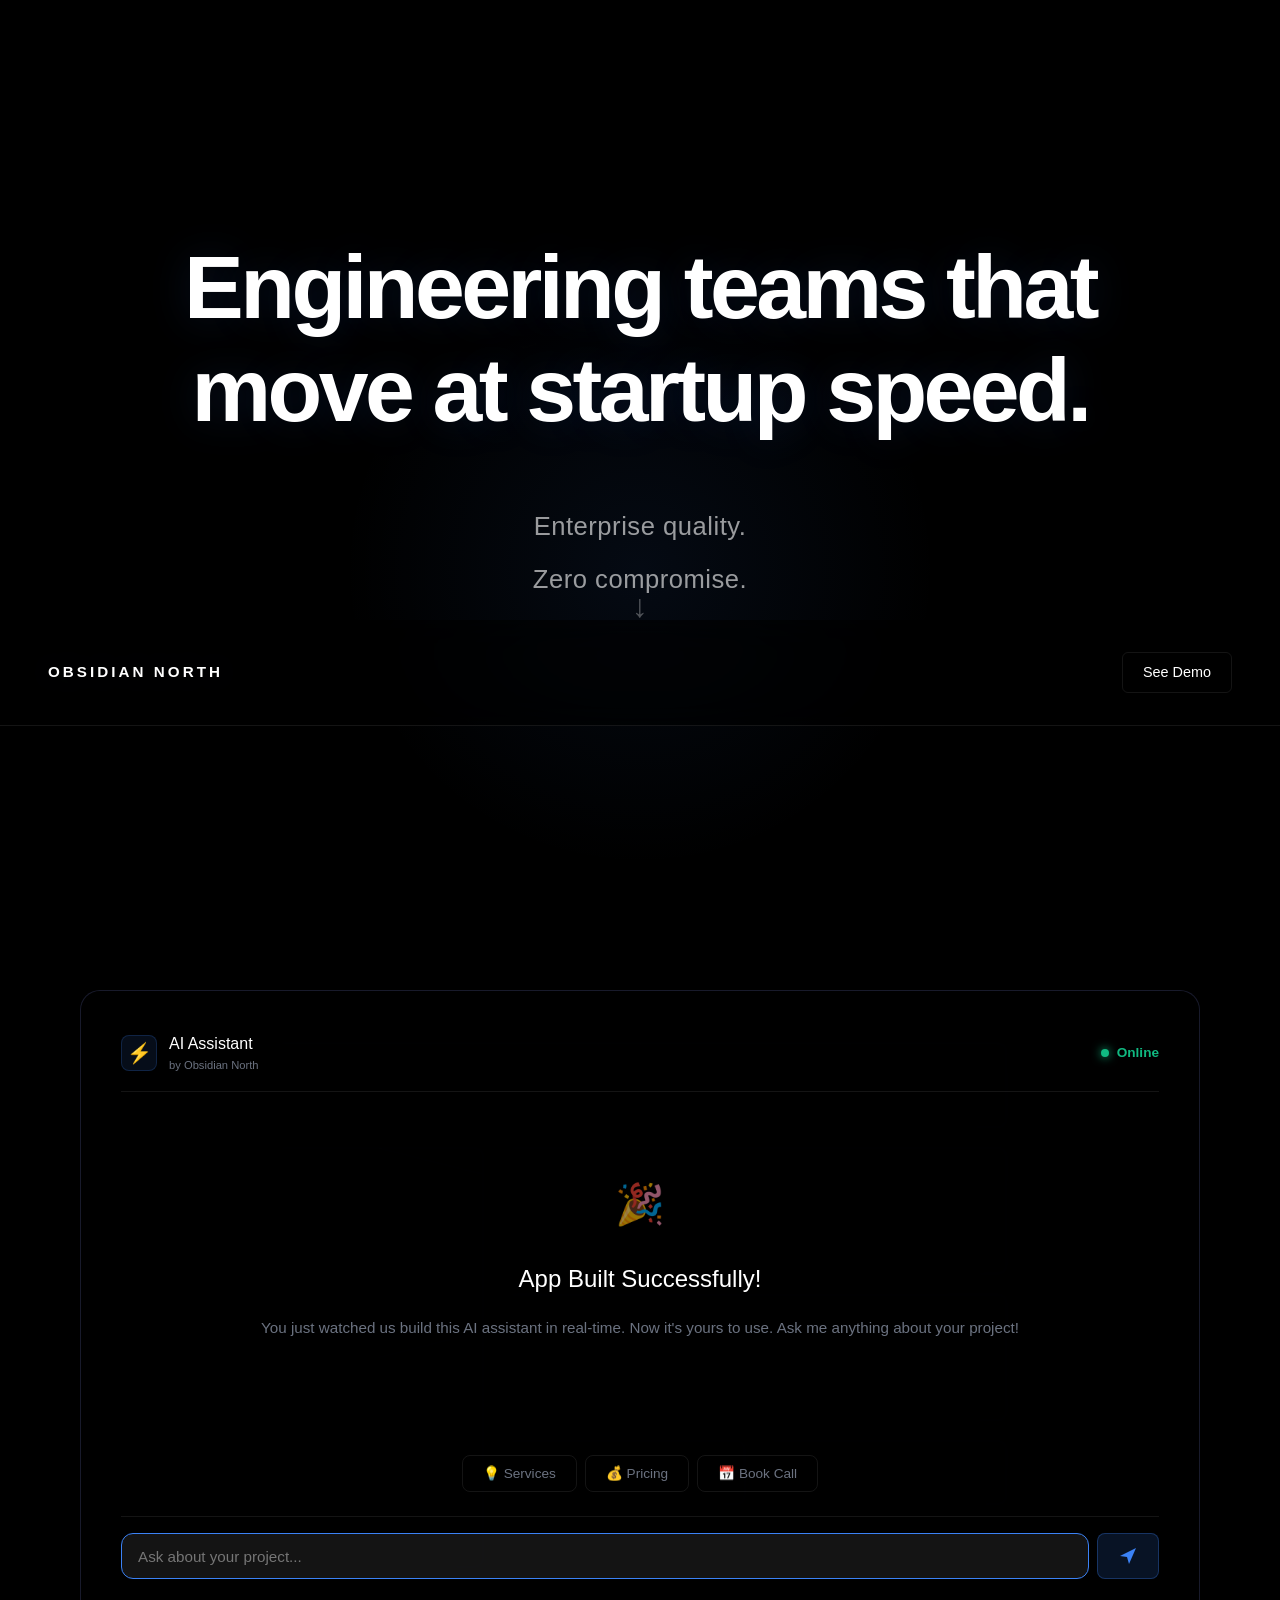
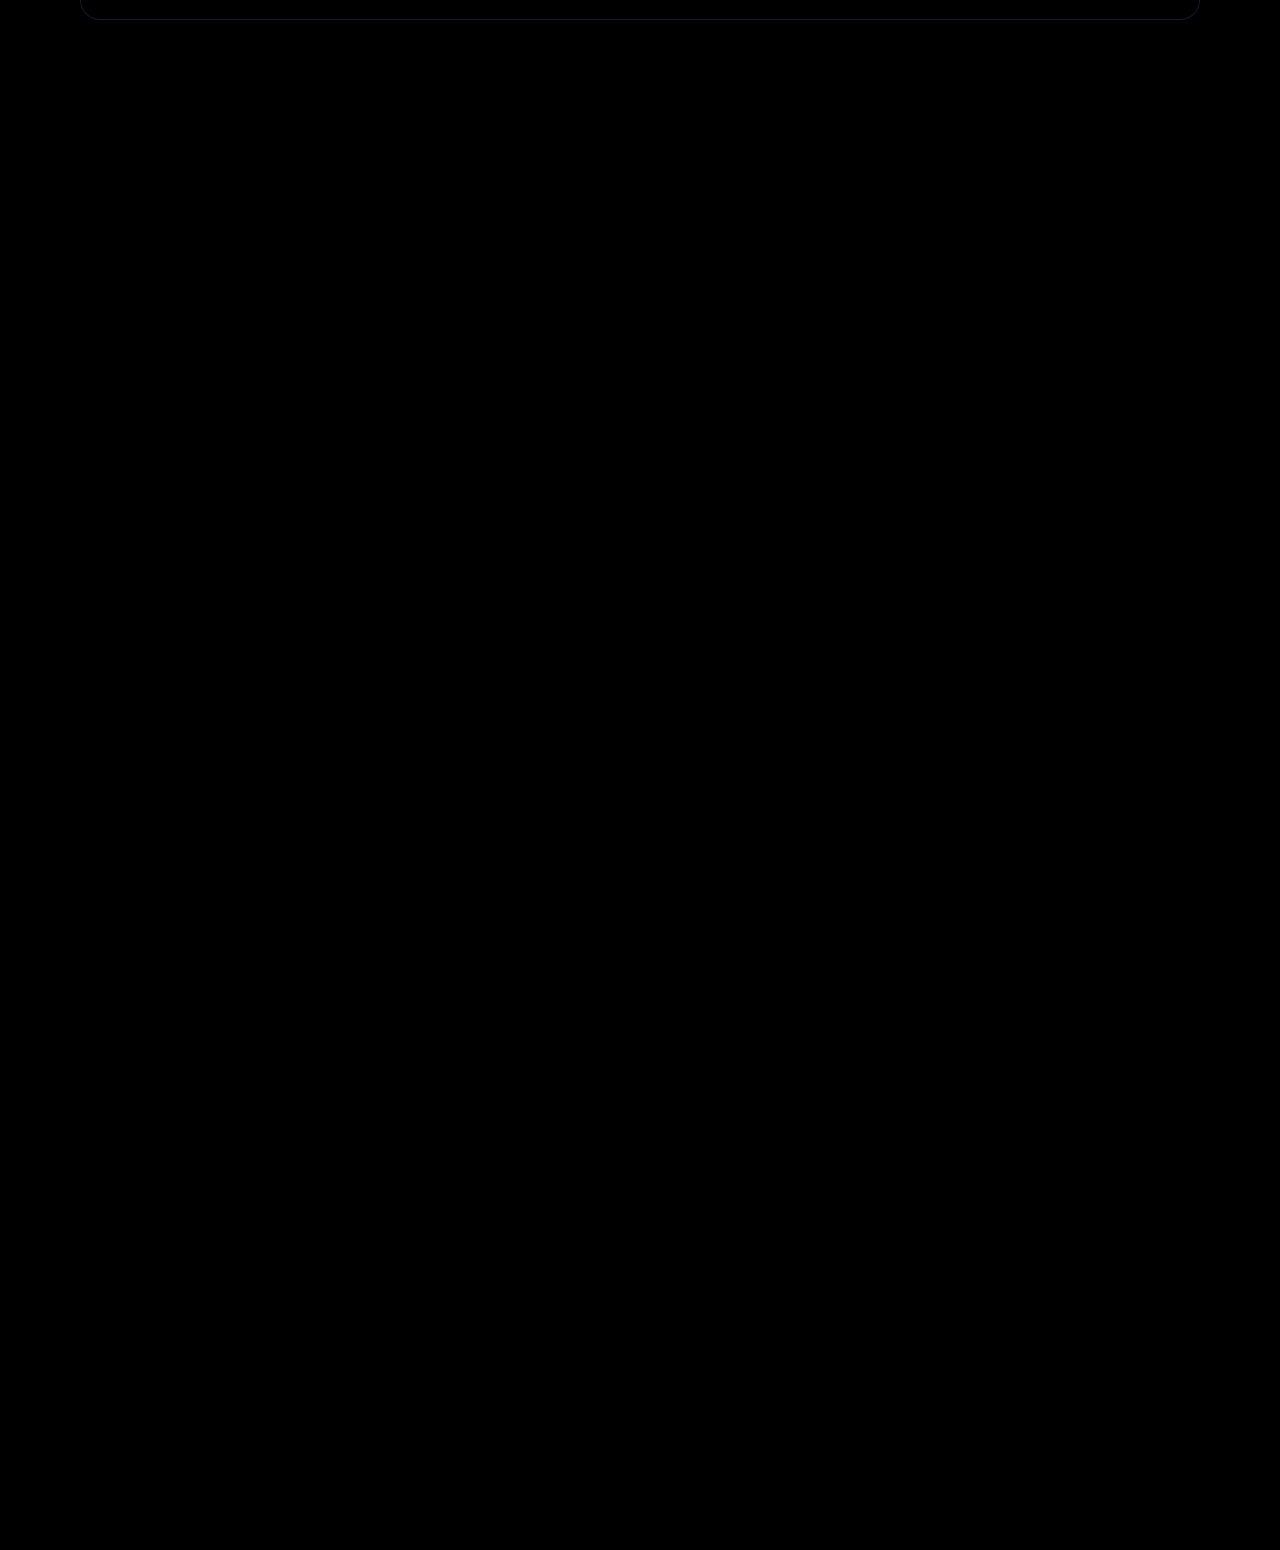
==== commit cb7803f6: "Elevate typography and visual design Hero section enhancements: - Larger, bolder title: 600 weight (" ====
--- a/index.html
+++ b/index.html
@@ -65,27 +65,27 @@
                     <g id="wireframe-group" opacity="1">
                         <!-- Header -->
                         <rect class="wireframe-box" x="50" y="50" width="700" height="80" rx="8"
-                              stroke="#8b9aff" stroke-width="2" fill="none" stroke-dasharray="1560" stroke-dashoffset="0"/>
+                              stroke="rgba(139, 154, 255, 0.4)" stroke-width="1.5" fill="none" stroke-dasharray="1560" stroke-dashoffset="0" filter="url(#glow)"/>
 
                         <!-- Sidebar -->
                         <rect class="wireframe-box" x="50" y="150" width="200" height="400" rx="8"
-                              stroke="#8b9aff" stroke-width="2" fill="none" stroke-dasharray="1200" stroke-dashoffset="0"/>
+                              stroke="rgba(139, 154, 255, 0.4)" stroke-width="1.5" fill="none" stroke-dasharray="1200" stroke-dashoffset="0" filter="url(#glow)"/>
 
                         <!-- Content card 1 -->
                         <rect class="wireframe-box" x="270" y="150" width="480" height="120" rx="8"
-                              stroke="#8b9aff" stroke-width="2" fill="none" stroke-dasharray="1200" stroke-dashoffset="0"/>
+                              stroke="rgba(139, 154, 255, 0.4)" stroke-width="1.5" fill="none" stroke-dasharray="1200" stroke-dashoffset="0" filter="url(#glow)"/>
 
                         <!-- Content card 2 -->
                         <rect class="wireframe-box" x="270" y="290" width="480" height="120" rx="8"
-                              stroke="#8b9aff" stroke-width="2" fill="none" stroke-dasharray="1200" stroke-dashoffset="0"/>
+                              stroke="rgba(139, 154, 255, 0.4)" stroke-width="1.5" fill="none" stroke-dasharray="1200" stroke-dashoffset="0" filter="url(#glow)"/>
 
                         <!-- Button 1 -->
                         <rect class="wireframe-box" x="270" y="430" width="230" height="60" rx="8"
-                              stroke="#8b9aff" stroke-width="2" fill="none" stroke-dasharray="580" stroke-dashoffset="0"/>
+                              stroke="rgba(139, 154, 255, 0.4)" stroke-width="1.5" fill="none" stroke-dasharray="580" stroke-dashoffset="0" filter="url(#glow)"/>
 
                         <!-- Button 2 -->
                         <rect class="wireframe-box" x="520" y="430" width="230" height="60" rx="8"
-                              stroke="#8b9aff" stroke-width="2" fill="none" stroke-dasharray="580" stroke-dashoffset="0"/>
+                              stroke="rgba(139, 154, 255, 0.4)" stroke-width="1.5" fill="none" stroke-dasharray="580" stroke-dashoffset="0" filter="url(#glow)"/>
 
                         <!-- Connection lines -->
                         <line class="wireframe-line" x1="150" y1="150" x2="270" y2="180"
--- a/css/main.css
+++ b/css/main.css
@@ -67,10 +67,11 @@
 }
 
 .nav-logo {
-    font-size: 1rem;
-    font-weight: 500;
-    letter-spacing: 0.15em;
-    color: var(--text);
+    font-size: 0.95rem;
+    font-weight: 600;
+    letter-spacing: 0.2em;
+    color: var(--text);
+    text-shadow: 0 0 30px rgba(59, 130, 246, 0.2);
 }
 
 .nav-links {
@@ -119,50 +120,79 @@
     padding: 6rem 2rem 4rem;
     position: relative;
     background: var(--bg-darker);
+    overflow: hidden;
+}
+
+.hero-section::before {
+    content: '';
+    position: absolute;
+    top: 30%;
+    left: 50%;
+    transform: translateX(-50%);
+    width: 600px;
+    height: 600px;
+    background: radial-gradient(circle, rgba(59, 130, 246, 0.08) 0%, transparent 70%);
+    pointer-events: none;
 }
 
 .hero-content {
-    max-width: 1000px;
+    max-width: 1100px;
     text-align: center;
     position: relative;
+    z-index: 1;
 }
 
 .hero-title {
-    font-size: clamp(2.5rem, 6vw, 5rem);
+    font-size: clamp(2.8rem, 7vw, 6rem);
+    font-weight: 600;
+    line-height: 1.15;
+    letter-spacing: -0.04em;
+    color: var(--text);
+    margin-bottom: 4rem;
+    text-shadow: 0 2px 40px rgba(59, 130, 246, 0.15);
+}
+
+.hero-subtitle {
+    display: flex;
+    flex-direction: column;
+    gap: 0.75rem;
+    margin-bottom: 6rem;
+}
+
+.hero-subtitle p {
+    font-size: clamp(1.1rem, 2.5vw, 1.6rem);
     font-weight: 400;
-    line-height: 1.3;
-    letter-spacing: -0.02em;
-    color: var(--text);
-    margin-bottom: 3rem;
-}
-
-.hero-subtitle {
-    display: flex;
-    flex-direction: column;
-    gap: 0.5rem;
-}
-
-.hero-subtitle p {
-    font-size: clamp(1.25rem, 3vw, 2rem);
-    font-weight: 300;
-    color: var(--text-muted);
-    letter-spacing: -0.01em;
+    color: rgba(255, 255, 255, 0.6);
+    letter-spacing: 0.02em;
+    line-height: 1.6;
 }
 
 .scroll-indicator {
     position: absolute;
-    bottom: -3rem;
+    bottom: 4rem;
     left: 50%;
     transform: translateX(-50%);
-    font-size: 1.5rem;
-    color: var(--text-muted);
-    opacity: 0.5;
-    animation: bounce 2s ease-in-out infinite;
-}
-
-@keyframes bounce {
-    0%, 100% { transform: translateX(-50%) translateY(0); }
-    50% { transform: translateX(-50%) translateY(-10px); }
+    font-size: 2rem;
+    color: rgba(255, 255, 255, 0.3);
+    animation: bounceGlow 2s ease-in-out infinite;
+    cursor: pointer;
+    transition: all 0.3s ease;
+}
+
+.scroll-indicator:hover {
+    color: rgba(255, 255, 255, 0.6);
+    transform: translateX(-50%) scale(1.1);
+}
+
+@keyframes bounceGlow {
+    0%, 100% {
+        transform: translateX(-50%) translateY(0);
+        opacity: 0.3;
+    }
+    50% {
+        transform: translateX(-50%) translateY(-12px);
+        opacity: 0.6;
+    }
 }
 
 /* Chat Container - Glassmorphism */
@@ -430,15 +460,17 @@
 }
 
 .build-canvas-container {
-    background: rgba(20, 20, 30, 0.8);
+    background: rgba(5, 5, 10, 0.6);
     backdrop-filter: blur(40px);
-    border: 2px solid rgba(139, 154, 255, 0.3);
-    border-radius: 16px;
+    border: 1px solid rgba(139, 154, 255, 0.15);
+    border-radius: 20px;
     width: 100%;
     height: 100%;
     position: relative;
     overflow: hidden;
-    box-shadow: 0 10px 40px rgba(0, 0, 0, 0.5);
+    box-shadow:
+        0 20px 60px rgba(0, 0, 0, 0.6),
+        inset 0 1px 0 rgba(255, 255, 255, 0.03);
 }
 
 #build-canvas {
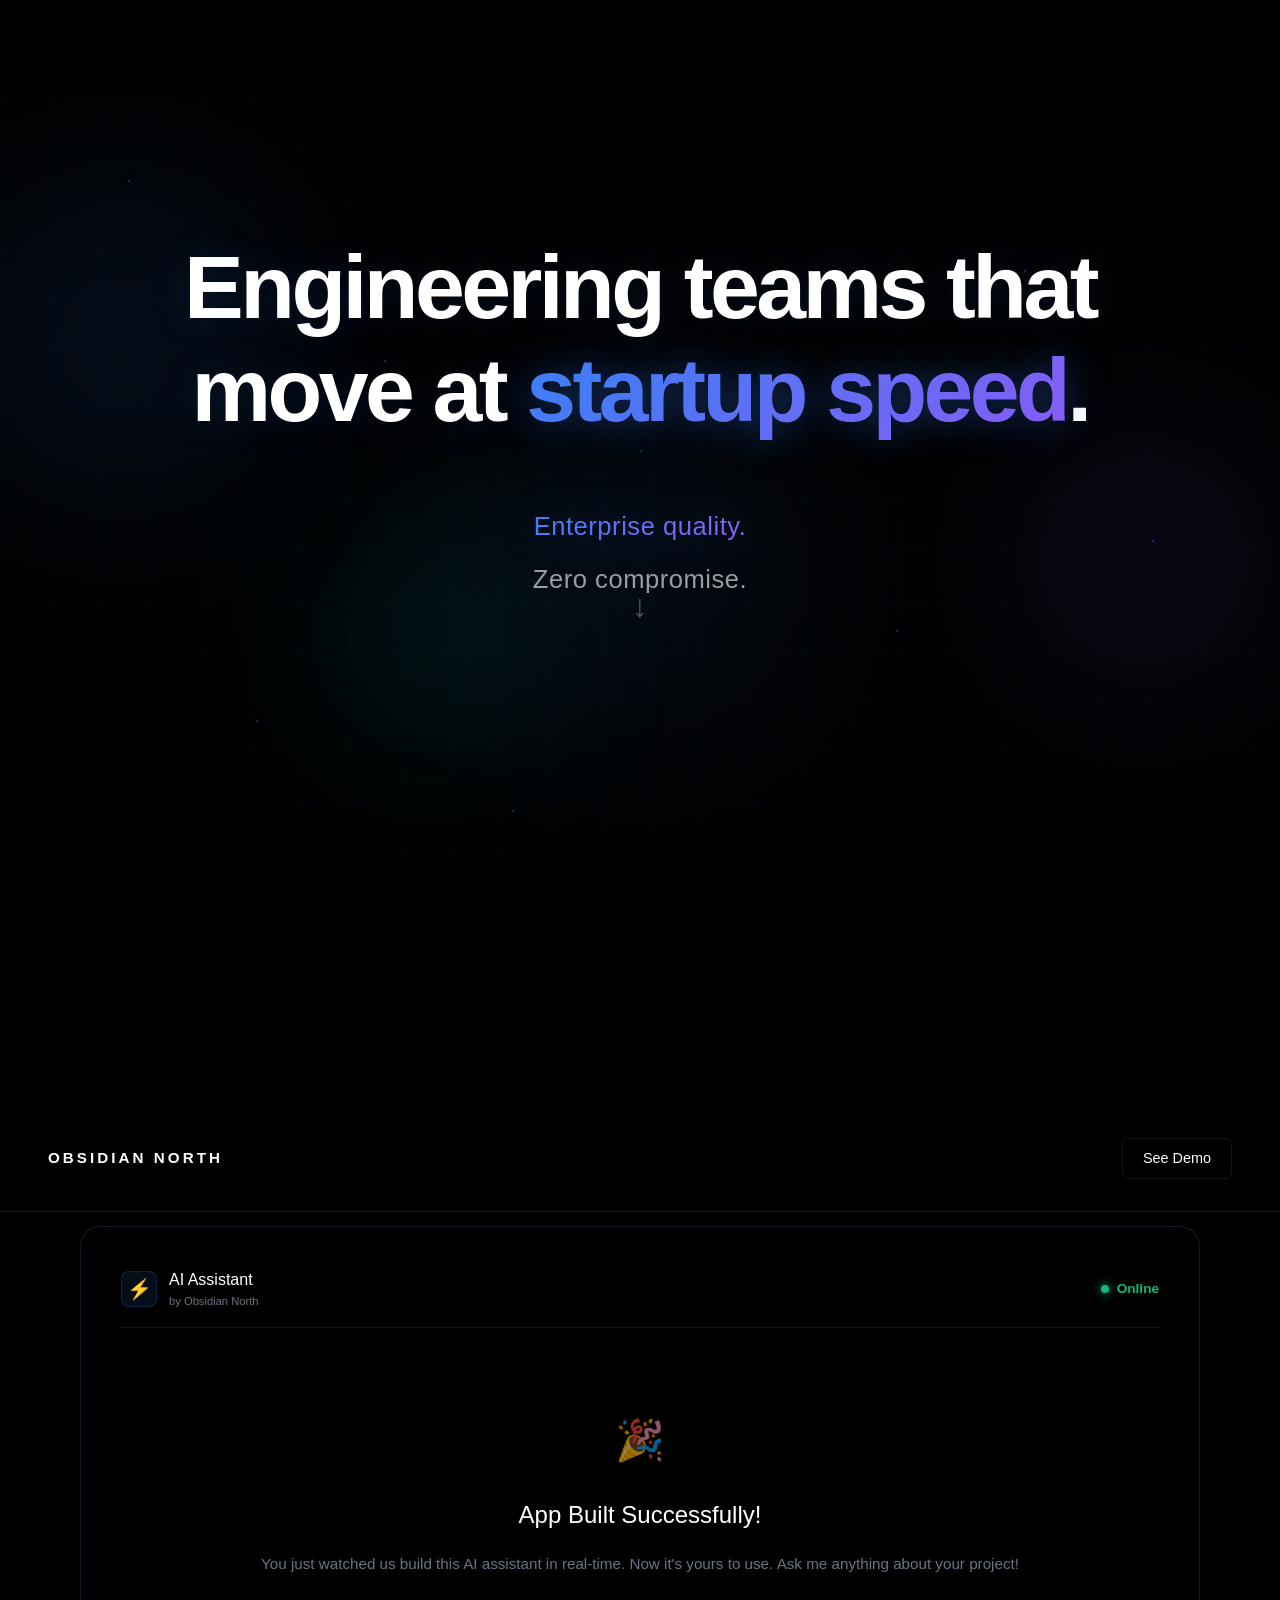
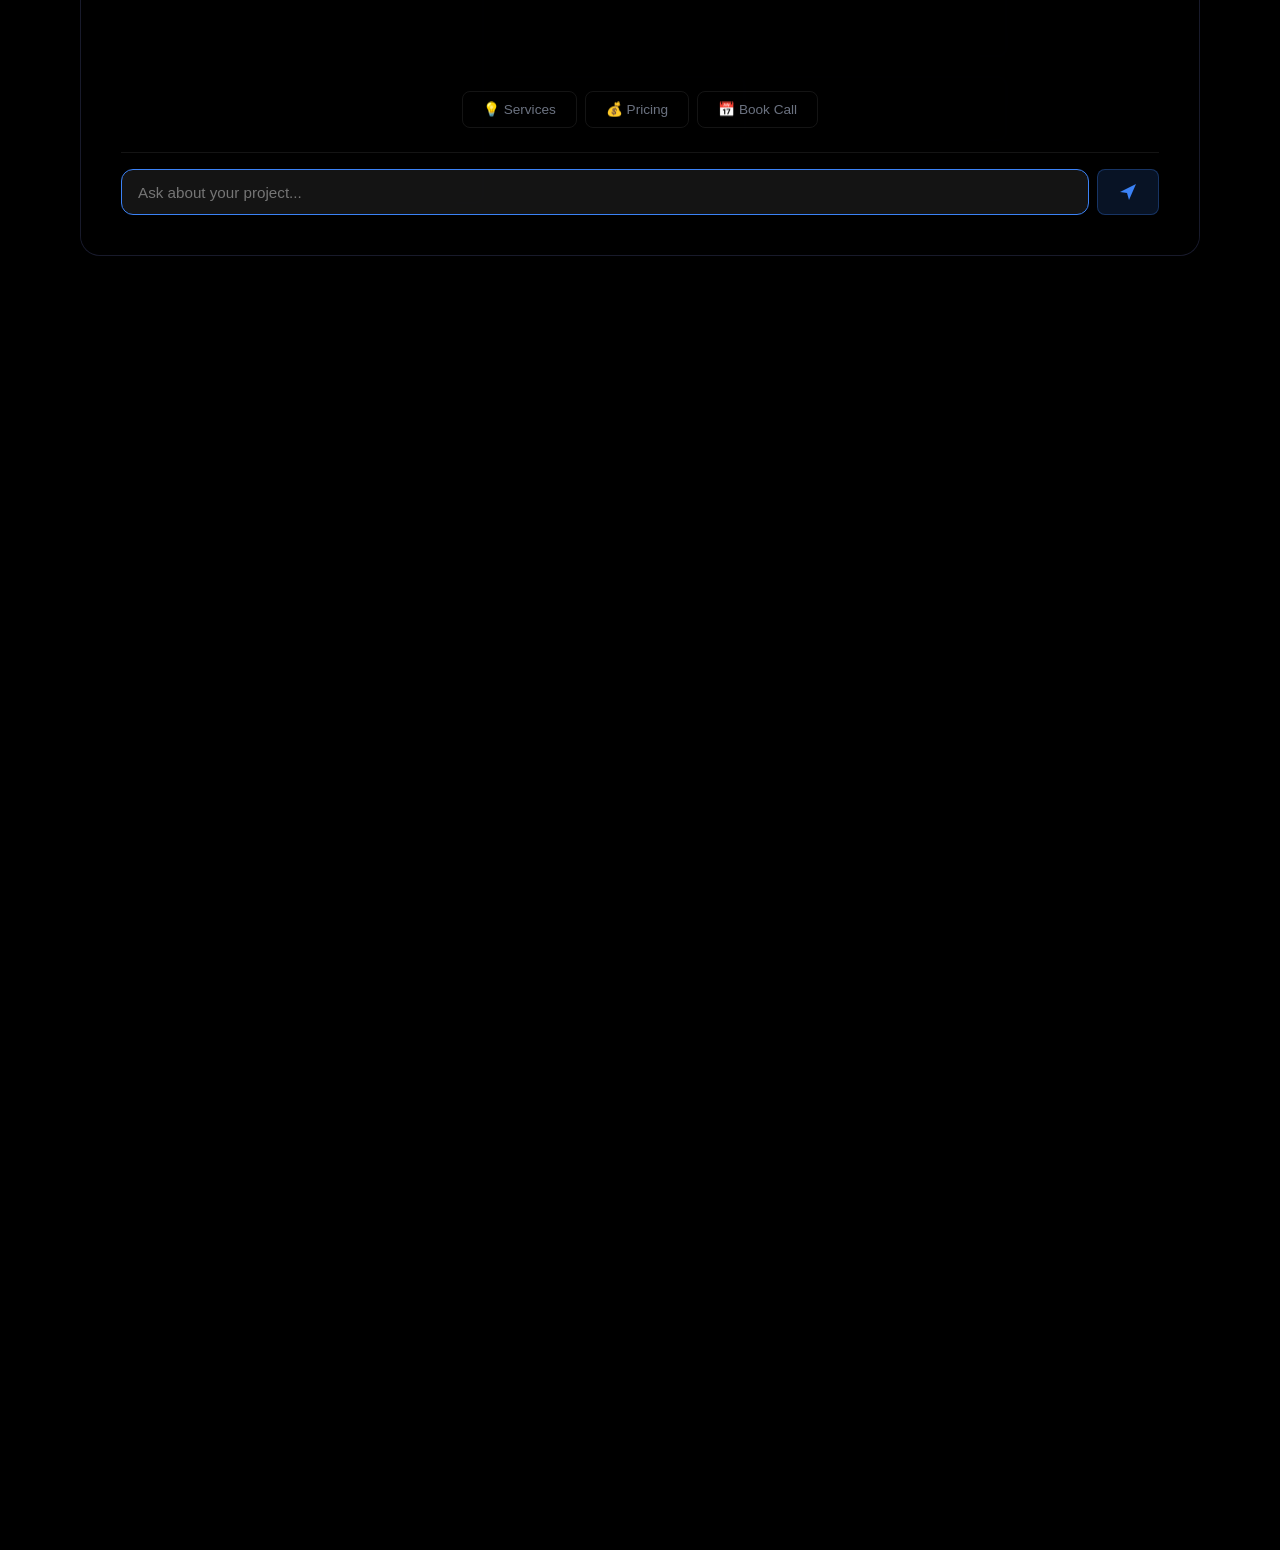
==== commit a8379c11: "Add sophisticated visual effects to hero section Mix of tech/futuristic and premium/elegant aestheti" ====
--- a/index.html
+++ b/index.html
@@ -19,13 +19,33 @@
 
     <!-- Hero Section -->
     <section class="hero-section">
+        <!-- Animated Background Orbs -->
+        <div class="hero-orb hero-orb-1"></div>
+        <div class="hero-orb hero-orb-2"></div>
+        <div class="hero-orb hero-orb-3"></div>
+
+        <!-- Grid Overlay -->
+        <div class="hero-grid"></div>
+
+        <!-- Floating Particles -->
+        <div class="hero-particles">
+            <span class="particle"></span>
+            <span class="particle"></span>
+            <span class="particle"></span>
+            <span class="particle"></span>
+            <span class="particle"></span>
+            <span class="particle"></span>
+            <span class="particle"></span>
+            <span class="particle"></span>
+        </div>
+
         <div class="hero-content">
             <h1 class="hero-title">
                 Engineering teams that<br/>
-                move at startup speed.
+                move at <span class="gradient-text">startup speed</span>.
             </h1>
             <div class="hero-subtitle">
-                <p>Enterprise quality.</p>
+                <p><span class="gradient-text">Enterprise quality.</span></p>
                 <p>Zero compromise.</p>
             </div>
             <div class="scroll-indicator">↓</div>
--- a/css/main.css
+++ b/css/main.css
@@ -105,10 +105,18 @@
 }
 
 .gradient-text {
-    background: var(--gradient-primary);
+    background: linear-gradient(135deg, #3b82f6 0%, #8b5cf6 50%, #06b6d4 100%);
+    background-size: 200% 200%;
     -webkit-background-clip: text;
     -webkit-text-fill-color: transparent;
     background-clip: text;
+    animation: gradientShift 8s ease infinite;
+    filter: drop-shadow(0 0 20px rgba(59, 130, 246, 0.3));
+}
+
+@keyframes gradientShift {
+    0%, 100% { background-position: 0% 50%; }
+    50% { background-position: 100% 50%; }
 }
 
 /* Hero Section */
@@ -133,6 +141,205 @@
     height: 600px;
     background: radial-gradient(circle, rgba(59, 130, 246, 0.08) 0%, transparent 70%);
     pointer-events: none;
+    animation: breathe 6s ease-in-out infinite;
+}
+
+@keyframes breathe {
+    0%, 100% {
+        transform: translateX(-50%) scale(1);
+        opacity: 1;
+    }
+    50% {
+        transform: translateX(-50%) scale(1.1);
+        opacity: 0.8;
+    }
+}
+
+/* Animated Gradient Orbs */
+.hero-orb {
+    position: absolute;
+    border-radius: 50%;
+    filter: blur(80px);
+    opacity: 0.15;
+    pointer-events: none;
+    z-index: 0;
+}
+
+.hero-orb-1 {
+    width: 500px;
+    height: 500px;
+    top: 10%;
+    left: -10%;
+    background: radial-gradient(circle, #3b82f6 0%, transparent 70%);
+    animation: float1 20s ease-in-out infinite;
+}
+
+.hero-orb-2 {
+    width: 400px;
+    height: 400px;
+    top: 40%;
+    right: -5%;
+    background: radial-gradient(circle, #8b5cf6 0%, transparent 70%);
+    animation: float2 25s ease-in-out infinite;
+}
+
+.hero-orb-3 {
+    width: 350px;
+    height: 350px;
+    bottom: 10%;
+    left: 20%;
+    background: radial-gradient(circle, #06b6d4 0%, transparent 70%);
+    animation: float3 30s ease-in-out infinite;
+}
+
+@keyframes float1 {
+    0%, 100% {
+        transform: translate(0, 0) rotate(0deg);
+    }
+    33% {
+        transform: translate(30px, -30px) rotate(120deg);
+    }
+    66% {
+        transform: translate(-20px, 20px) rotate(240deg);
+    }
+}
+
+@keyframes float2 {
+    0%, 100% {
+        transform: translate(0, 0) rotate(0deg);
+    }
+    33% {
+        transform: translate(-40px, 20px) rotate(-120deg);
+    }
+    66% {
+        transform: translate(20px, -40px) rotate(-240deg);
+    }
+}
+
+@keyframes float3 {
+    0%, 100% {
+        transform: translate(0, 0) rotate(0deg);
+    }
+    33% {
+        transform: translate(20px, 30px) rotate(90deg);
+    }
+    66% {
+        transform: translate(-30px, -20px) rotate(180deg);
+    }
+}
+
+/* Tech Grid Overlay */
+.hero-grid {
+    position: absolute;
+    top: 0;
+    left: 0;
+    width: 100%;
+    height: 100%;
+    background-image:
+        linear-gradient(rgba(59, 130, 246, 0.03) 1px, transparent 1px),
+        linear-gradient(90deg, rgba(59, 130, 246, 0.03) 1px, transparent 1px);
+    background-size: 50px 50px;
+    pointer-events: none;
+    z-index: 0;
+    opacity: 0;
+    animation: gridFadeIn 2s ease forwards;
+}
+
+@keyframes gridFadeIn {
+    from {
+        opacity: 0;
+        transform: translateY(-20px);
+    }
+    to {
+        opacity: 1;
+        transform: translateY(0);
+    }
+}
+
+/* Floating Particles */
+.hero-particles {
+    position: absolute;
+    top: 0;
+    left: 0;
+    width: 100%;
+    height: 100%;
+    overflow: hidden;
+    pointer-events: none;
+    z-index: 0;
+}
+
+.particle {
+    position: absolute;
+    width: 2px;
+    height: 2px;
+    background: rgba(59, 130, 246, 0.4);
+    border-radius: 50%;
+    box-shadow: 0 0 10px rgba(59, 130, 246, 0.6);
+}
+
+.particle:nth-child(1) {
+    left: 10%;
+    top: 20%;
+    animation: particleFloat 15s ease-in-out infinite;
+}
+
+.particle:nth-child(2) {
+    left: 20%;
+    top: 80%;
+    animation: particleFloat 18s ease-in-out infinite 2s;
+}
+
+.particle:nth-child(3) {
+    left: 50%;
+    top: 50%;
+    animation: particleFloat 20s ease-in-out infinite 4s;
+}
+
+.particle:nth-child(4) {
+    left: 80%;
+    top: 30%;
+    animation: particleFloat 22s ease-in-out infinite 1s;
+}
+
+.particle:nth-child(5) {
+    left: 70%;
+    top: 70%;
+    animation: particleFloat 17s ease-in-out infinite 3s;
+}
+
+.particle:nth-child(6) {
+    left: 30%;
+    top: 40%;
+    animation: particleFloat 19s ease-in-out infinite 5s;
+}
+
+.particle:nth-child(7) {
+    left: 90%;
+    top: 60%;
+    animation: particleFloat 21s ease-in-out infinite 2.5s;
+}
+
+.particle:nth-child(8) {
+    left: 40%;
+    top: 90%;
+    animation: particleFloat 16s ease-in-out infinite 4.5s;
+}
+
+@keyframes particleFloat {
+    0%, 100% {
+        transform: translate(0, 0);
+        opacity: 0;
+    }
+    10% {
+        opacity: 1;
+    }
+    90% {
+        opacity: 1;
+    }
+    100% {
+        transform: translate(20px, -100vh);
+        opacity: 0;
+    }
 }
 
 .hero-content {
